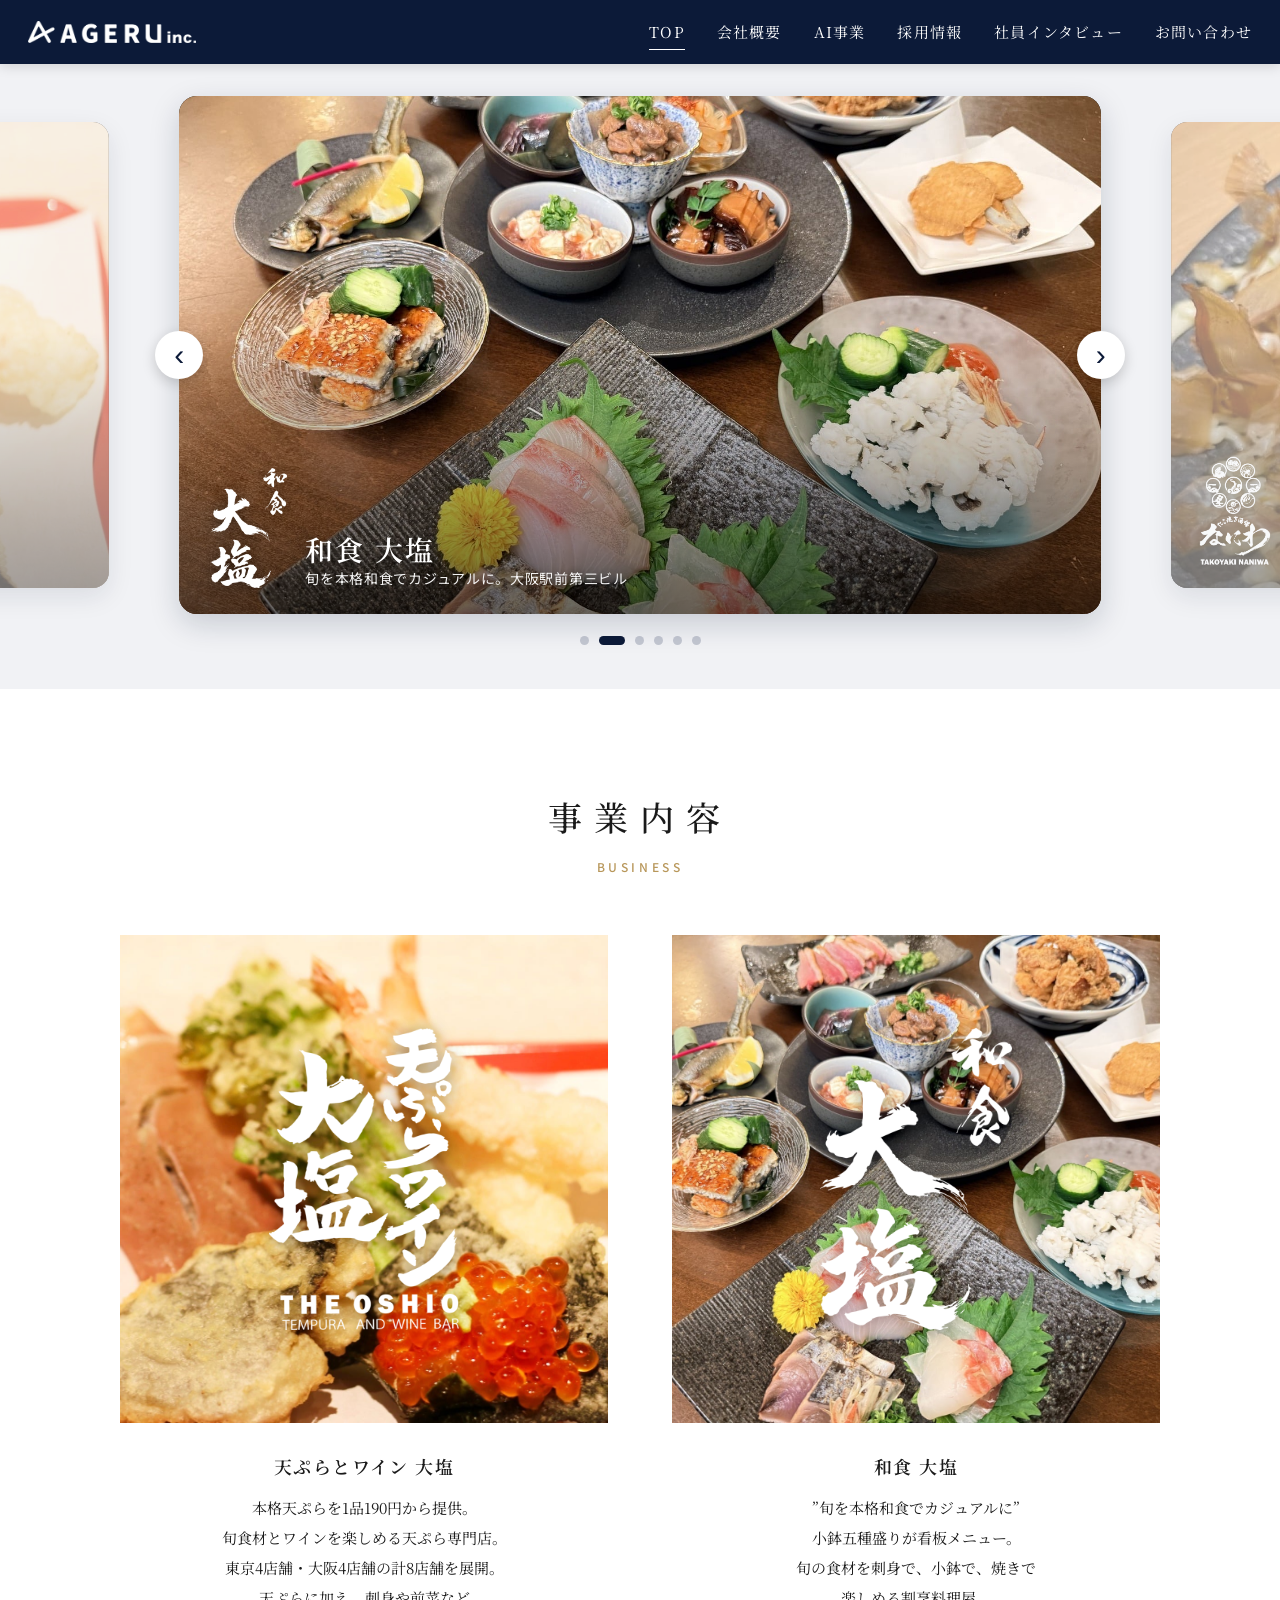
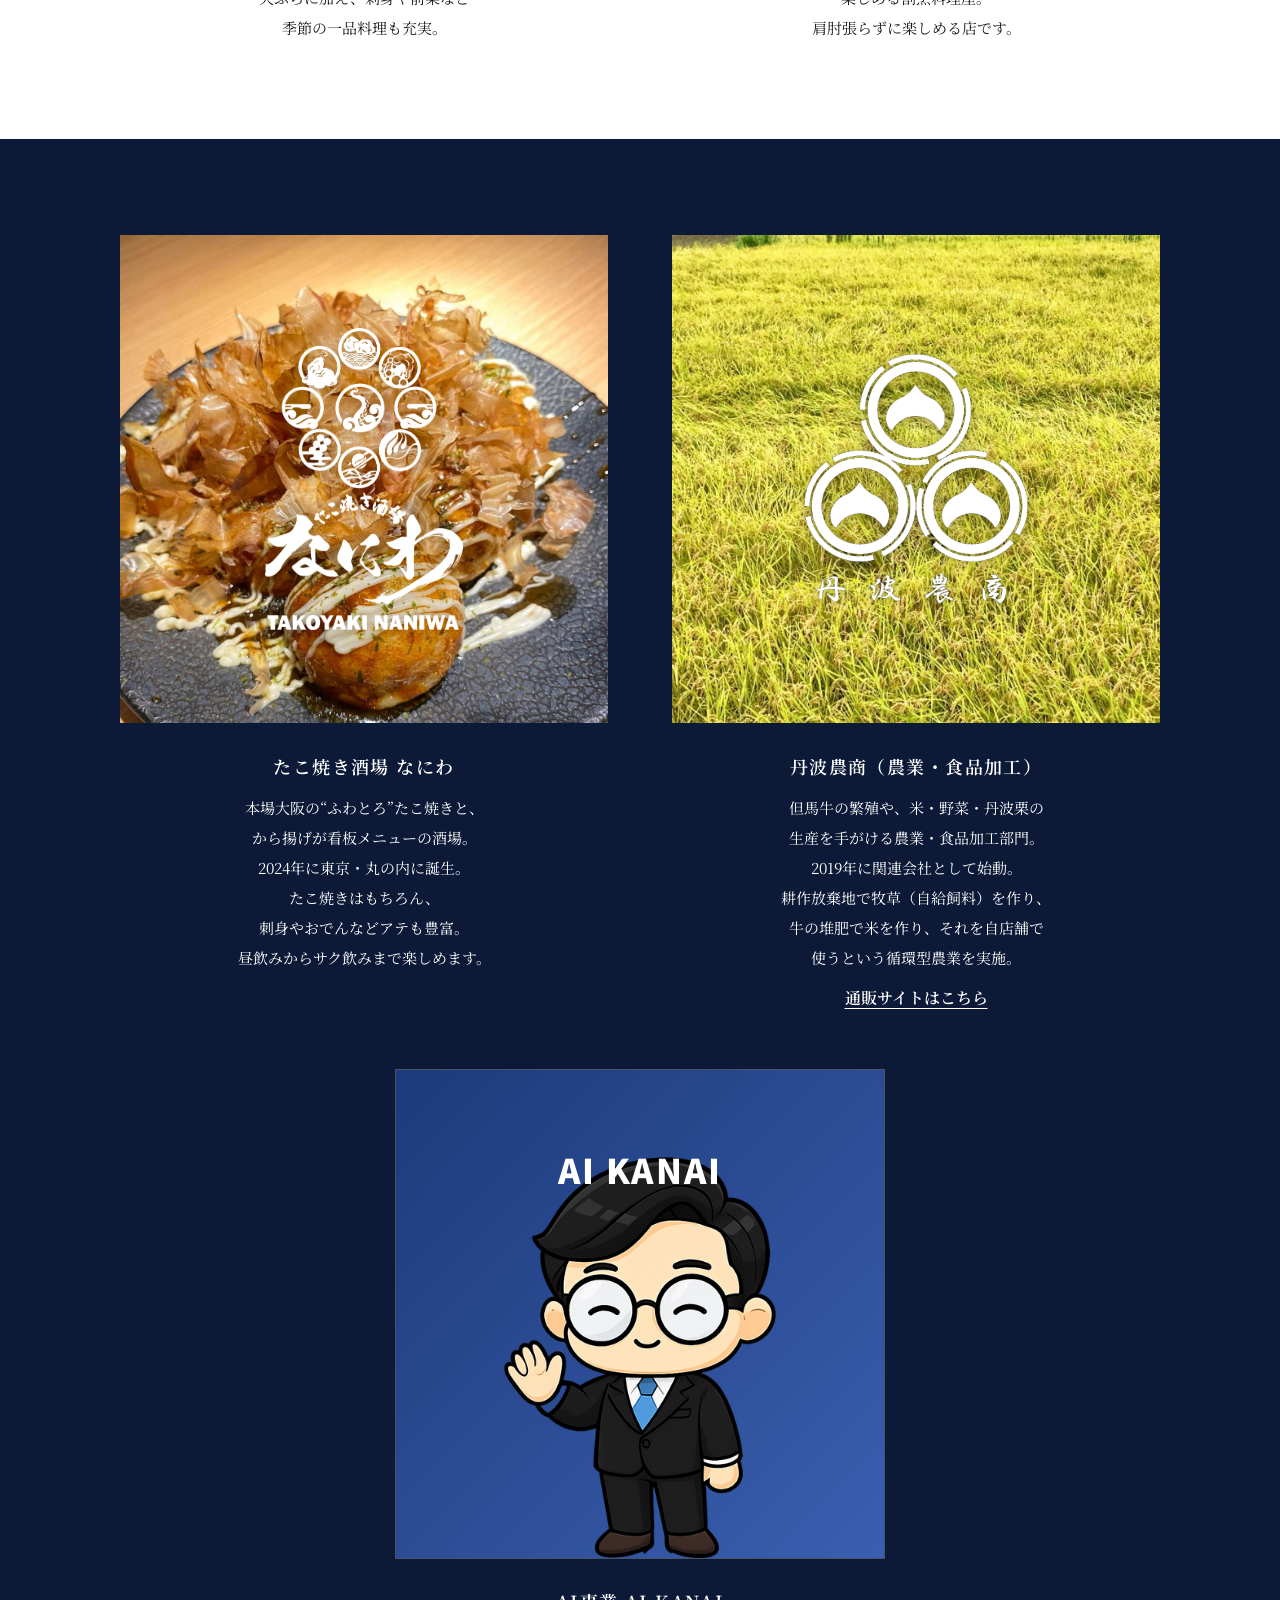
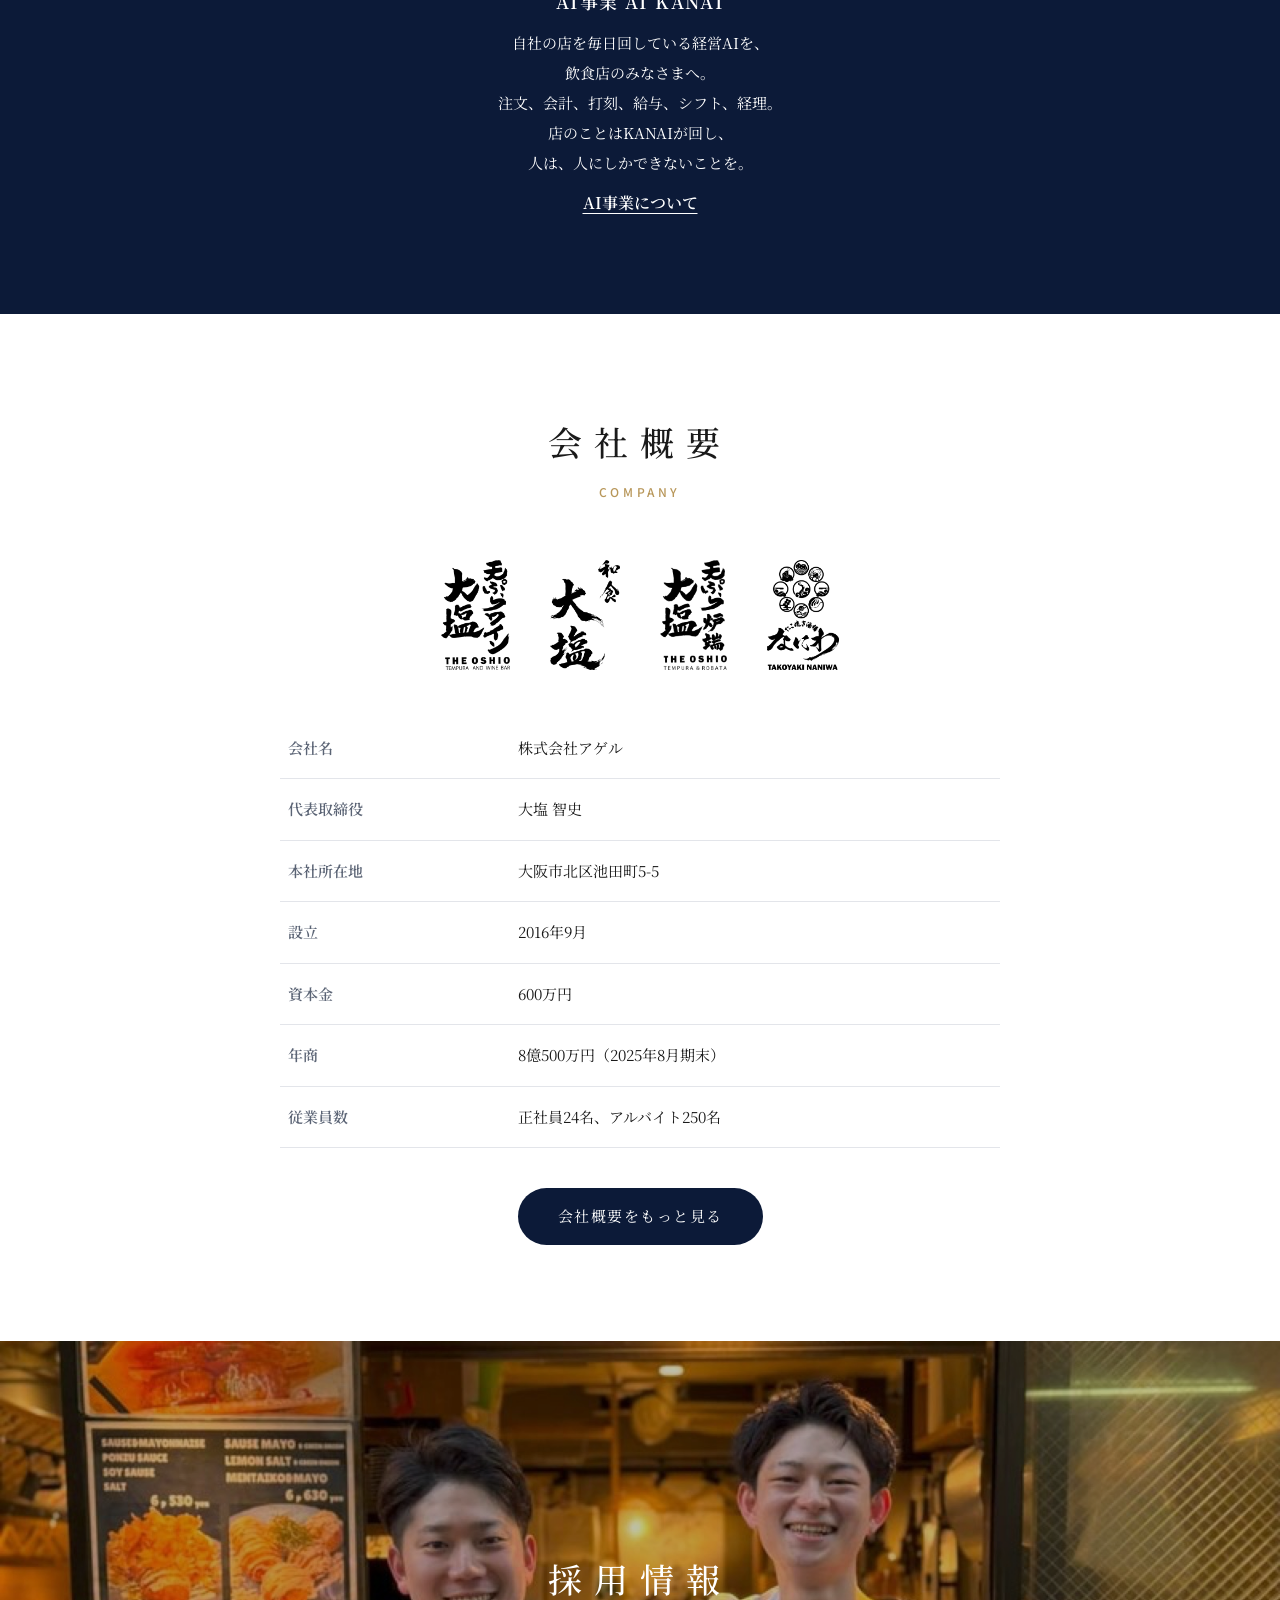
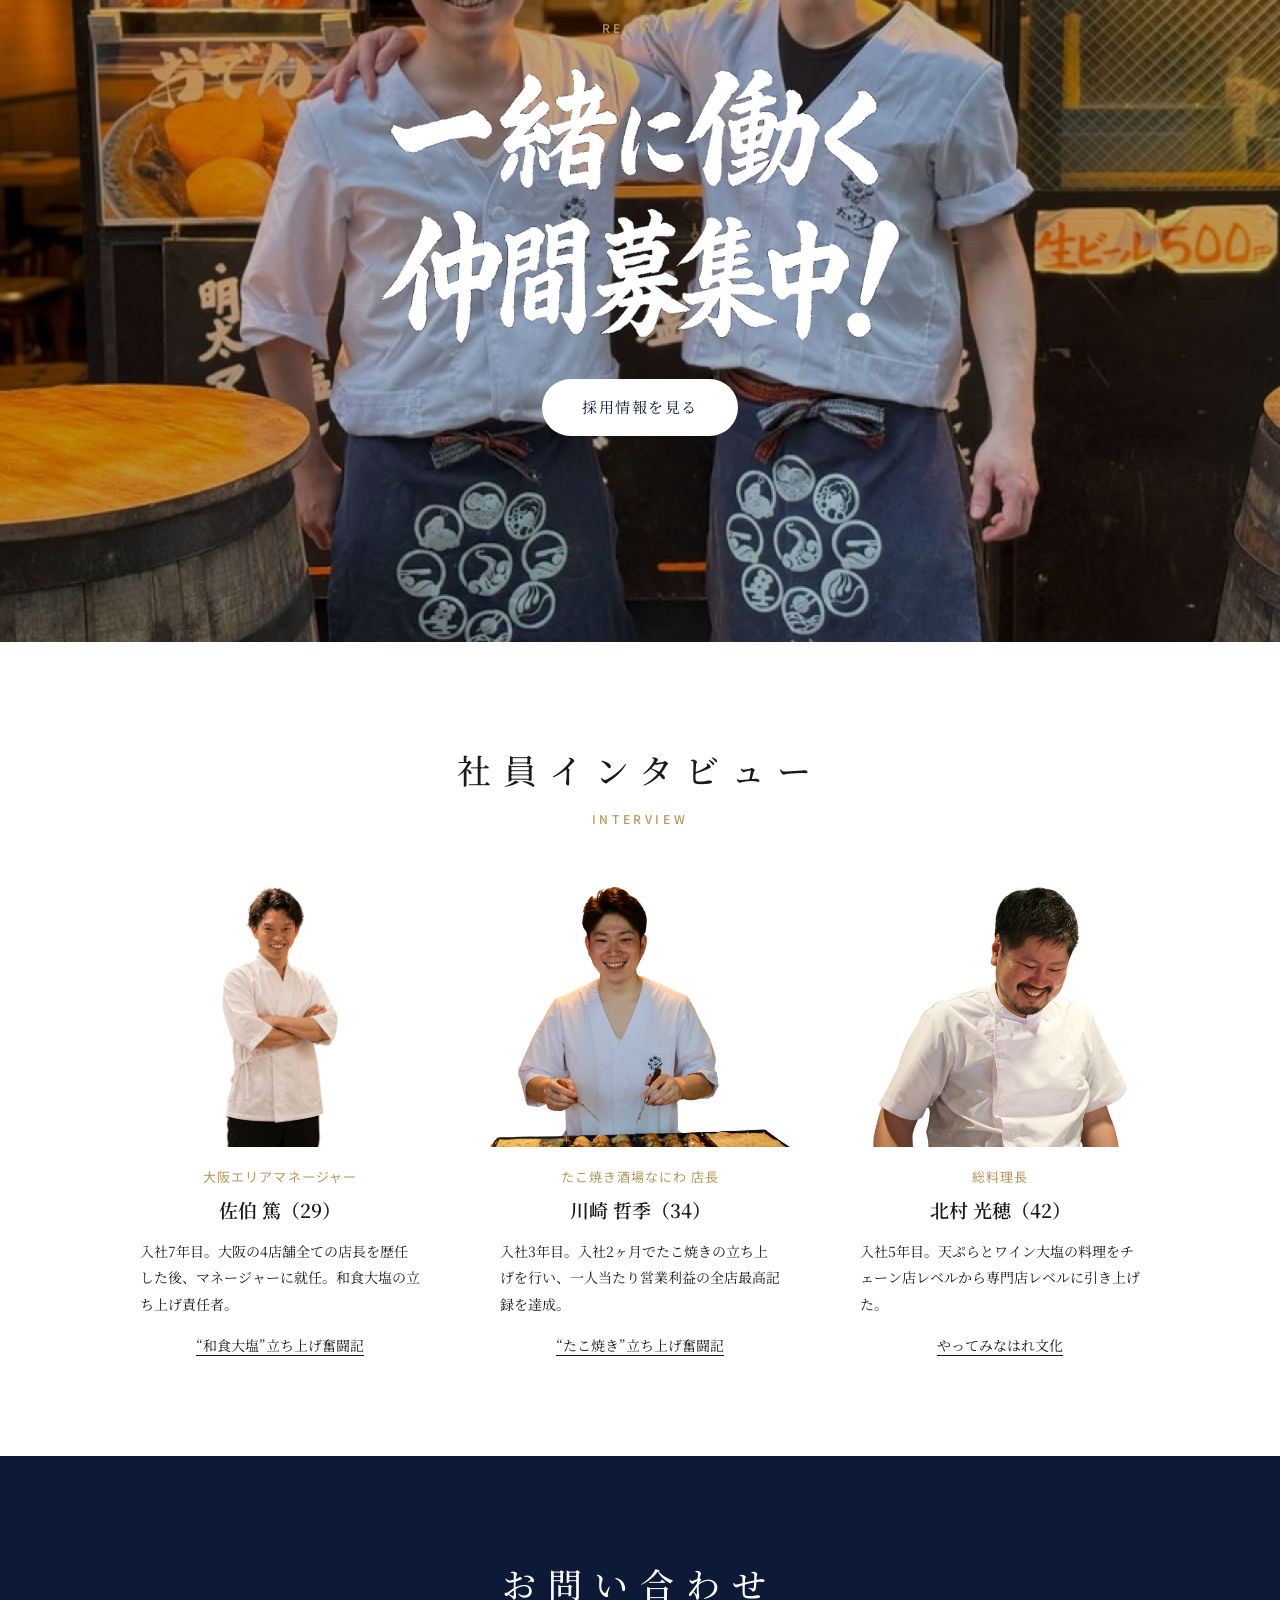
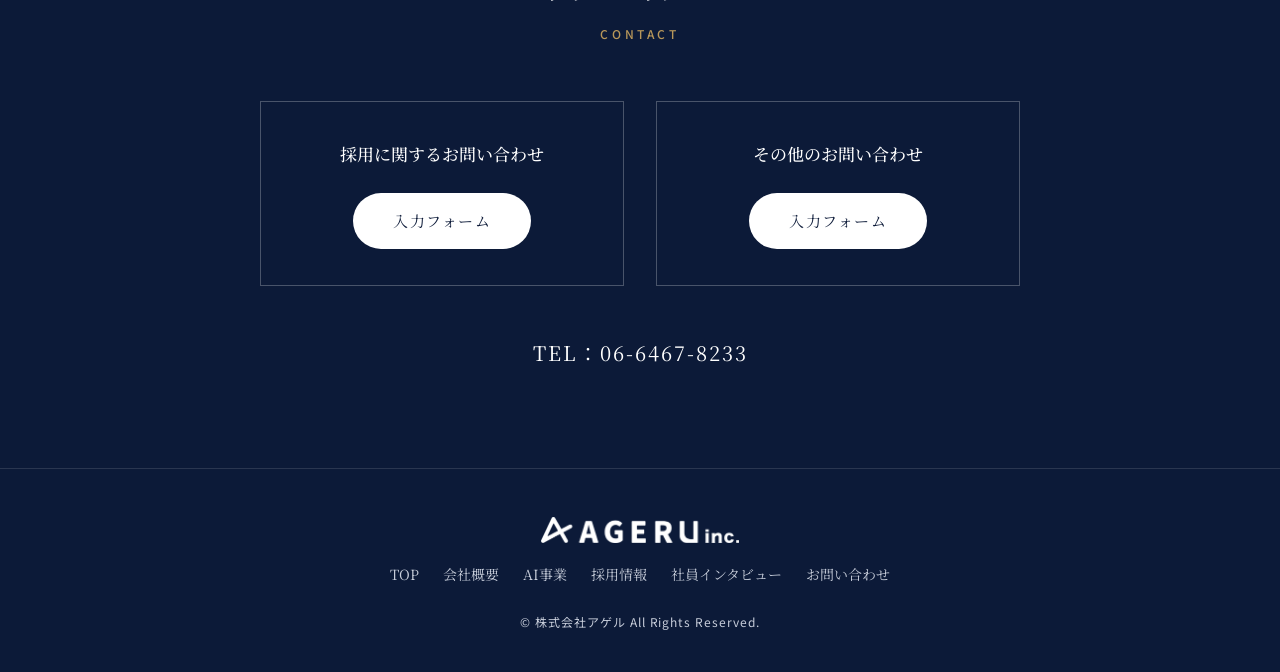
==== index.html @ ab12a850 "deploy 2026-10-07 17:16" ====
<!doctype html>
<html lang="ja">
<head>
<meta charset="utf-8">
<meta name="viewport" content="width=device-width,initial-scale=1">
<link rel="icon" href="img/favicon.png">
<link rel="preconnect" href="https://fonts.googleapis.com"><link rel="preconnect" href="https://fonts.gstatic.com" crossorigin>
<link href="https://fonts.googleapis.com/css2?family=Noto+Sans+JP:wght@400;500;800;900&family=Noto+Serif+JP:wght@400;500;600&display=swap" rel="stylesheet">
<link rel="stylesheet" href="style.css">

<title>株式会社アゲル｜天ぷらとワイン大塩・和食大塩・たこ焼き酒場なにわ</title>
<meta name="description" content="株式会社アゲルは「3つ星の味をもっとカジュアルに」をミッションに、天ぷらとワイン大塩・和食大塩・たこ焼き酒場なにわを大阪・東京で展開する飲食企業です。">
</head>
<body>
<header class="site-header">
  <a class="brand" href="index.html"><img src="img/logo-ageru-w.png" alt="AGERU inc."></a>
  <button class="menu-btn" aria-label="メニュー">☰</button>
  <nav>
    <a href="index.html">TOP</a>
    <a href="company.html">会社概要</a>
    <a href="ai.html">AI事業</a>
    <a href="recruit.html">採用情報</a>
    <a href="interview.html">社員インタビュー</a>
    <a href="index.html#contact">お問い合わせ</a>
  </nav>
</header>


<!-- ===== トップのスライド（写真を押すと各ページへ） ===== -->
<div class="slider" id="slider" aria-roledescription="carousel">
  <div class="slides">
    <a class="slide" href="https://tempuraoshio.com/" target="_blank" rel="noopener">
      <img src="img/top-tempura.jpg" alt="天ぷらとワイン 大塩">
      <div class="cap"><img class="cap-logo" src="img/logo-tempura-w.png" alt=""><span>天ぷらとワイン 大塩<small>旬に勝る素材なし。東京・大阪8店舗</small></span></div>
    </a>
    <a class="slide" href="https://agerucompany-ai.github.io/washoku-oshio-site/" target="_blank" rel="noopener">
      <img src="img/top-washoku.jpg" alt="和食 大塩">
      <div class="cap"><img class="cap-logo" src="img/logo-washoku-w.png" alt=""><span>和食 大塩<small>旬を本格和食でカジュアルに。大阪駅前第三ビル</small></span></div>
    </a>
    <a class="slide" href="https://agerucompany-ai.github.io/takoyakinaniwa-site/" target="_blank" rel="noopener">
      <img src="img/top-takoyaki.jpg" alt="たこ焼き酒場 なにわ">
      <div class="cap"><img class="cap-logo" src="img/logo-naniwa-w.png" alt=""><span>たこ焼き酒場 なにわ<small>本場大阪の“ふわとろ”たこ焼き。東京・丸の内</small></span></div>
    </a>
    <a class="slide" href="https://tambanosho.net/" target="_blank" rel="noopener">
      <img src="img/slide-tanba.jpg" alt="丹波農商の田んぼ">
      <div class="cap"><img class="cap-logo" src="img/logo-tanba-w2.png" alt=""><span>丹波農商<small>但馬牛・牧草・堆肥・米・丹波栗の循環型農業</small></span></div>
    </a>
    <a class="slide slide-ai" href="ai.html">
      <div class="ai-bg"><img src="img/ai/kanai_wave.png" alt="AI KANAI"></div>
      <div class="cap"><span>AI KANAI<small>店の経営を、AIに。自社の店で毎日動く経営AI</small></span></div>
    </a>
    <a class="slide" href="recruit.html">
      <img src="img/recruit-duo.jpg" alt="一緒に働く仲間">
      <div class="cap"><img class="cap-logo wide" src="img/copy-nakama.png" alt=""><span>採用情報<small>一緒に働く仲間、募集中</small></span></div>
    </a>
  </div>
  <button class="nav prev" aria-label="前へ">‹</button>
  <button class="nav next" aria-label="次へ">›</button>
  <div class="dots"></div>
</div>

<!-- ===== 事業内容（飲食） ===== -->
<section id="business">
  <div class="wrap">
    <h2 class="sec-title fade">事業内容<small>BUSINESS</small></h2>
    <div class="biz-grid">
      <div class="biz-card fade">
        <a class="ph" href="https://tempuraoshio.com/" target="_blank" rel="noopener">
          <img class="photo" src="img/top-tempura.jpg" alt="天ぷらとワイン 大塩の天ぷら">
          <img class="logo" src="img/logo-tempura-w.png" alt="天ぷらとワイン 大塩">
        </a>
        <h3>天ぷらとワイン 大塩</h3>
        <p>本格天ぷらを1品190円から提供。<br>旬食材とワインを楽しめる天ぷら専門店。<br>東京4店舗・大阪4店舗の計8店舗を展開。<br>天ぷらに加え、刺身や前菜など<br>季節の一品料理も充実。</p>
      </div>
      <div class="biz-card fade">
        <a class="ph" href="https://agerucompany-ai.github.io/washoku-oshio-site/" target="_blank" rel="noopener">
          <img class="photo" src="img/top-washoku.jpg" alt="和食 大塩の料理">
          <img class="logo" src="img/logo-washoku-w.png" alt="和食 大塩">
        </a>
        <h3>和食 大塩</h3>
        <p>”旬を本格和食でカジュアルに”<br>小鉢五種盛りが看板メニュー。<br>旬の食材を刺身で、小鉢で、焼きで<br>楽しめる割烹料理屋。<br>肩肘張らずに楽しめる店です。</p>
      </div>
    </div>
  </div>
</section>

<!-- ===== 事業内容（たこ焼き・農業） ===== -->
<section class="navy">
  <div class="wrap">
    <div class="biz-grid">
      <div class="biz-card fade">
        <a class="ph" href="https://agerucompany-ai.github.io/takoyakinaniwa-site/" target="_blank" rel="noopener">
          <img class="photo" src="img/top-takoyaki.jpg" alt="たこ焼き酒場 なにわのたこ焼き">
          <img class="logo" src="img/logo-naniwa-w.png" alt="たこ焼き酒場 なにわ">
        </a>
        <h3>たこ焼き酒場 なにわ</h3>
        <p>本場大阪の“ふわとろ”たこ焼きと、<br>から揚げが看板メニューの酒場。<br>2024年に東京・丸の内に誕生。<br>たこ焼きはもちろん、<br>刺身やおでんなどアテも豊富。<br>昼飲みからサク飲みまで楽しめます。</p>
      </div>
      <div class="biz-card fade">
        <a class="ph" href="https://tambanosho.net/" target="_blank" rel="noopener">
          <img class="photo" src="img/top-tanba.jpg" alt="丹波農商の田んぼ">
          <img class="logo" src="img/logo-tanba-w.png" alt="丹波農商">
        </a>
        <h3>丹波農商（農業・食品加工）</h3>
        <p>但馬牛の繁殖や、米・野菜・丹波栗の<br>生産を手がける農業・食品加工部門。<br>2019年に関連会社として始動。<br>耕作放棄地で牧草（自給飼料）を作り、<br>牛の堆肥で米を作り、それを自店舗で<br>使うという循環型農業を実施。</p>
        <a class="more" href="https://tamba-nosho.com/" target="_blank" rel="noopener">通販サイトはこちら</a>
      </div>
      <div class="biz-card fade">
        <a class="ph ai-ph" href="ai.html">
          <span class="ai-ph-title">AI KANAI</span>
          <img class="photo" src="img/ai/kanai_wave.png" alt="AI KANAI">
        </a>
        <h3>AI事業 AI KANAI</h3>
        <p>自社の店を毎日回している経営AIを、<br>飲食店のみなさまへ。<br>注文、会計、打刻、給与、シフト、経理。<br>店のことはKANAIが回し、<br>人は、人にしかできないことを。</p>
        <a class="more" href="ai.html">AI事業について</a>
      </div>
    </div>
  </div>
</section>

<!-- ===== 会社概要（抜粋） ===== -->
<section id="company">
  <div class="narrow">
    <h2 class="sec-title fade">会社概要<small>COMPANY</small></h2>
    <div class="brand-row fade">
      <img src="img/logo-tempura.png" alt="天ぷらとワイン 大塩">
      <img src="img/logo-washoku.png" alt="和食 大塩">
      <img src="img/logo-robata.png" alt="天ぷらと炉端 大塩">
      <img src="img/logo-naniwa.png" alt="たこ焼き酒場 なにわ">
    </div>
    <table class="info-table fade">
      <tr><th>会社名</th><td>株式会社アゲル</td></tr>
      <tr><th>代表取締役</th><td>大塩 智史</td></tr>
      <tr><th>本社所在地</th><td>大阪市北区池田町5-5</td></tr>
      <tr><th>設立</th><td>2016年9月</td></tr>
      <tr><th>資本金</th><td>600万円</td></tr>
      <tr><th>年商</th><td>8億500万円（2025年8月期末）</td></tr>
      <tr><th>従業員数</th><td>正社員24名、アルバイト250名</td></tr>
    </table>
    <p class="center" style="margin-top:40px"><a class="btn" href="company.html">会社概要をもっと見る</a></p>
  </div>
</section>

<!-- ===== 採用情報バナー ===== -->
<section class="recruit-banner" id="recruit">
  <img src="img/recruit-duo.jpg" alt="たこ焼き酒場なにわのスタッフ">
  <div class="inner">
    <h2 class="sec-title fade" style="margin-bottom:0">採用情報<small>RECRUIT</small></h2>
    <img class="copy fade" src="img/copy-nakama.png" alt="一緒に働く仲間募集中！">
    <a class="btn light fade" href="recruit.html">採用情報を見る</a>
  </div>
</section>

<!-- ===== 社員インタビュー ===== -->
<section id="interview">
  <div class="wrap">
    <h2 class="sec-title fade">社員インタビュー<small>INTERVIEW</small></h2>
    <div class="staff-grid">
      <div class="staff fade">
        <div class="pic"><img src="img/staff-saeki.png" alt="佐伯篤"></div>
        <div class="role">大阪エリアマネージャー</div>
        <h3>佐伯 篤（29）</h3>
        <p>入社7年目。大阪の4店舗全ての店長を歴任した後、マネージャーに就任。和食大塩の立ち上げ責任者。</p>
        <a class="note" href="https://note.com/tempura_oshio/n/n9060847c7496" target="_blank" rel="noopener">“和食大塩”立ち上げ奮闘記</a>
      </div>
      <div class="staff fade">
        <div class="pic"><img src="img/staff-kawasaki.png" alt="川崎哲季"></div>
        <div class="role">たこ焼き酒場なにわ 店長</div>
        <h3>川崎 哲季（34）</h3>
        <p>入社3年目。入社2ヶ月でたこ焼きの立ち上げを行い、一人当たり営業利益の全店最高記録を達成。</p>
        <a class="note" href="https://note.com/tempura_oshio/n/n6367b9b56bcf" target="_blank" rel="noopener">“たこ焼き”立ち上げ奮闘記</a>
      </div>
      <div class="staff fade">
        <div class="pic"><img src="img/staff-kitamura.png" alt="北村光穂"></div>
        <div class="role">総料理長</div>
        <h3>北村 光穂（42）</h3>
        <p>入社5年目。天ぷらとワイン大塩の料理をチェーン店レベルから専門店レベルに引き上げた。</p>
        <a class="note" href="https://note.com/tempura_oshio/n/n90c2a59458f2" target="_blank" rel="noopener">やってみなはれ文化</a>
      </div>
    </div>
  </div>
</section>

<!-- ===== お問い合わせ ===== -->
<section class="navy" id="contact">
  <div class="wrap">
    <h2 class="sec-title fade">お問い合わせ<small>CONTACT</small></h2>
    <div class="contact fade">
      <div class="box">
        <h3>採用に関するお問い合わせ</h3>
        <a class="btn light" href="https://form.run/@ageru-company-3PA2SbEuI3FHbvnv688Y" target="_blank" rel="noopener">入力フォーム</a>
      </div>
      <div class="box">
        <h3>その他のお問い合わせ</h3>
        <a class="btn light" href="https://form.run/@info-Nx0HH2dKrjbov7UuOJyW" target="_blank" rel="noopener">入力フォーム</a>
      </div>
    </div>
    <p class="tel fade">TEL：<a href="tel:0664678233">06-6467-8233</a></p>
  </div>
</section>

<footer class="site-footer">
  <img src="img/logo-ageru-w.png" alt="AGERU inc.">
  <nav>
    <a href="index.html">TOP</a><a href="company.html">会社概要</a><a href="ai.html">AI事業</a><a href="recruit.html">採用情報</a><a href="interview.html">社員インタビュー</a><a href="index.html#contact">お問い合わせ</a>
  </nav>
  <small>© 株式会社アゲル All Rights Reserved.</small>
</footer>
<script src="site.js"></script>

</body>
</html>
---- style.css ----
/* ===== 株式会社アゲル コーポレートサイト ===== */
:root{
  --navy:#0c1a38;
  --navy-2:#13254d;
  --ink:#1a1a1a;
  --muted:#5b6475;
  --line:#e3e5ea;
  --bg:#ffffff;
  --cream:#f7f5f0;
  --accent:#b8975a;
  --serif:"Noto Serif JP","Hiragino Mincho ProN","Yu Mincho",serif;
  --sans:"Noto Sans JP","Hiragino Kaku Gothic ProN",sans-serif;
}
*{box-sizing:border-box;margin:0;padding:0}
html{scroll-behavior:smooth;scroll-padding-top:64px}
body{font-family:var(--serif);color:var(--ink);background:var(--bg);line-height:1.9;-webkit-font-smoothing:antialiased}
img,video{max-width:100%;display:block}
a{color:inherit}

/* ---------- header ---------- */
.site-header{position:fixed;inset:0 0 auto 0;z-index:50;height:64px;display:flex;align-items:center;justify-content:space-between;padding:0 28px;background:rgba(12,26,56,0);transition:background .3s,box-shadow .3s}
.site-header.solid,.site-header.always{background:var(--navy);box-shadow:0 2px 12px rgba(0,0,0,.15)}
.site-header .brand img{height:22px;width:auto}
.site-header nav{display:flex;gap:32px}
.site-header nav a{color:#fff;text-decoration:none;font-size:15px;letter-spacing:.08em;position:relative;padding:4px 0}
.site-header nav a::after{content:"";position:absolute;left:0;right:0;bottom:0;height:1px;background:#fff;transform:scaleX(0);transition:transform .25s}
.site-header nav a:hover::after,.site-header nav a.current::after{transform:scaleX(1)}
.menu-btn{display:none;background:none;border:0;color:#fff;font-size:26px;cursor:pointer;line-height:1}

/* ---------- hero ---------- */
.hero{position:relative;height:100vh;min-height:520px;max-height:860px;overflow:hidden;background:#000;color:#fff}
.hero video,.hero>img{position:absolute;inset:0;width:100%;height:100%;object-fit:cover}
.hero::after{content:"";position:absolute;inset:0;background:linear-gradient(180deg,rgba(0,0,0,.35) 0%,rgba(0,0,0,0) 30%,rgba(0,0,0,.15) 70%,rgba(0,0,0,.45) 100%)}
.hero-inner{position:relative;z-index:2;height:100%;display:flex;flex-direction:column;align-items:center;justify-content:center;text-align:center;padding:0 16px}
.hero-sub{margin-top:18px;font-size:clamp(14px,1.6vw,18px);letter-spacing:.2em}
.hero.short{height:56vh;min-height:360px}
.hero.plain{background:var(--navy);height:46vh;min-height:300px}
.hero.plain::after{display:none}
.hero h1{font-weight:500;font-size:clamp(26px,4vw,44px);letter-spacing:.25em}

/* ---------- sections ---------- */
section{padding:96px 16px}
.wrap{max-width:1040px;margin:0 auto}
.narrow{max-width:720px;margin:0 auto}
.navy{background:var(--navy);color:#fff}
.cream{background:var(--cream)}
.sec-title{text-align:center;font-weight:500;font-size:clamp(24px,3vw,34px);letter-spacing:.35em;margin-bottom:56px}
.sec-title small{display:block;font-family:var(--sans);font-size:12px;letter-spacing:.3em;color:var(--accent);margin-top:6px}
.center{text-align:center}
.lead{text-align:center;font-size:16px;line-height:2.2}

/* 事業カード */
.biz-grid{display:grid;grid-template-columns:repeat(2,1fr);gap:56px 64px}
.biz-card{text-align:center}
.biz-card .ph{position:relative;aspect-ratio:1/1;overflow:hidden;display:block}
.biz-card .ph img.photo{width:100%;height:100%;object-fit:cover;transition:transform .6s}
.biz-card .ph:hover img.photo{transform:scale(1.05)}
.biz-card .ph .logo{position:absolute;inset:0;margin:auto;max-width:46%;max-height:62%;object-fit:contain;filter:drop-shadow(0 2px 8px rgba(0,0,0,.35))}
.biz-card h3{font-weight:600;font-size:18px;margin:26px 0 10px;letter-spacing:.08em}
.biz-card p{font-size:15px;line-height:2}
.biz-card .more{display:inline-block;margin-top:10px;font-weight:600;text-decoration:underline;text-underline-offset:4px}

/* 会社情報テーブル */
.info-table{width:100%;border-collapse:collapse;font-size:15px}
.info-table th,.info-table td{text-align:left;padding:16px 8px;border-bottom:1px solid var(--line);vertical-align:top}
.info-table th{width:32%;font-weight:600;color:var(--muted);white-space:nowrap}
.navy .info-table th{color:#c7cdda}
.navy .info-table th,.navy .info-table td{border-color:rgba(255,255,255,.18)}

.brand-row{display:flex;flex-wrap:wrap;justify-content:center;align-items:center;gap:28px 40px;margin-bottom:48px}
.brand-row img{height:110px;width:auto;object-fit:contain}

/* 沿革 */
.timeline{list-style:none;max-width:720px;margin:0 auto;border-left:1px solid rgba(255,255,255,.3)}
.timeline li{position:relative;padding:0 0 26px 28px;font-size:15px}
.timeline li::before{content:"";position:absolute;left:-5px;top:10px;width:9px;height:9px;border-radius:50%;background:var(--accent)}
.timeline .when{display:block;font-family:var(--sans);font-size:13px;letter-spacing:.1em;color:var(--accent)}

/* 理念 */
.philo{display:grid;gap:40px;text-align:center}
.philo h3{font-family:var(--sans);font-weight:500;letter-spacing:.4em;font-size:15px;color:var(--accent);margin-bottom:8px}
.philo p{font-size:clamp(18px,2.2vw,24px);letter-spacing:.1em}
.philo ol{list-style:none;font-size:18px;line-height:2.1}

/* 代表挨拶 */
.greeting{display:grid;grid-template-columns:5fr 6fr;gap:56px;align-items:center}
.greeting img.ceo{width:100%;aspect-ratio:4/3;object-fit:cover}
.greeting p{font-size:15px;line-height:2.2;margin-bottom:1em}
.greeting .sign{width:180px;margin-left:auto;margin-top:16px}

/* 2 company org */
.org{display:grid;grid-template-columns:3fr 2fr;gap:48px;align-items:start}
.org .logos{display:flex;justify-content:center;gap:18px;margin:20px 0 28px;flex-wrap:wrap}
.org .logos img{height:90px;width:auto}
.org .top-logo{height:30px;width:auto;margin:0 auto}
.org h3{text-align:center;font-weight:600;letter-spacing:.1em;margin-bottom:8px}

/* 社員 */
.staff-grid{display:grid;grid-template-columns:repeat(3,1fr);gap:40px}
.staff-grid.two{grid-template-columns:repeat(2,1fr);max-width:720px;margin:0 auto}
.staff{text-align:center}
.staff .pic{height:260px;display:flex;align-items:flex-end;justify-content:center}
.staff .pic img{max-height:100%;max-width:100%;width:auto;object-fit:contain}
.staff .role{font-family:var(--sans);font-size:13px;color:var(--accent);letter-spacing:.08em;margin-top:18px}
.staff h3{font-size:19px;font-weight:600;margin:2px 0 10px}
.staff p{font-size:14px;line-height:1.9;text-align:left;max-width:280px;margin:0 auto}
.staff a.note{display:inline-block;margin-top:14px;font-size:14px;text-decoration:underline;text-underline-offset:4px}

/* 社員インタビュー（縦並び） */
.interview{display:grid;grid-template-columns:1fr 1fr;gap:48px;align-items:center;max-width:900px;margin:0 auto}
.interview .pic{display:flex;justify-content:center}
.interview .pic img{max-height:420px;width:auto}
.interview .role{font-family:var(--sans);font-size:13px;color:var(--accent);letter-spacing:.1em}
.interview h3{font-size:26px;font-weight:600;margin:4px 0 18px}
.interview p{font-size:15px;line-height:2.1}
.interview .btn{margin-top:24px}
section.alt .interview .pic{order:2}

/* ボタン */
.btn{display:inline-block;padding:14px 40px;border-radius:999px;background:var(--navy);color:#fff;text-decoration:none;font-size:15px;letter-spacing:.1em;transition:opacity .2s,transform .2s}
.btn:hover{opacity:.85;transform:translateY(-1px)}
.btn.light{background:#fff;color:var(--navy)}
.btn.outline{background:transparent;border:1px solid currentColor}

/* お問い合わせ */
.contact{display:grid;grid-template-columns:1fr 1fr;gap:32px;max-width:760px;margin:0 auto}
.contact .box{border:1px solid rgba(255,255,255,.25);padding:36px 24px;text-align:center}
.contact .box h3{font-weight:500;font-size:17px;margin-bottom:22px}
.tel{text-align:center;margin-top:48px;font-size:20px;letter-spacing:.1em}
.tel a{text-decoration:none}

/* 採用 */
.recruit-banner{position:relative;overflow:hidden;color:#fff;text-align:center}
.recruit-banner>img{width:100%;height:100%;object-fit:cover;position:absolute;inset:0}
.recruit-banner::after{content:"";position:absolute;inset:0;background:rgba(0,0,0,.25)}
.recruit-banner .inner{position:relative;z-index:2;padding:110px 16px}
.recruit-banner .copy{width:min(520px,80%);margin:28px auto 36px}

.hero .copy-pair{display:flex;gap:min(8vw,90px);align-items:center;justify-content:center}
.hero .copy-pair img{width:min(30vw,280px);height:auto}

.worries{list-style:none;display:grid;grid-template-columns:repeat(2,1fr);gap:16px;max-width:720px;margin:0 auto}
.worries li{border:1px solid rgba(255,255,255,.3);padding:18px;text-align:center;font-size:17px}
.worries li::before{content:"× ";color:#e57373}

.big-catch{font-family:var(--sans);font-weight:900;text-align:center;font-size:clamp(30px,6vw,64px);line-height:1.35;letter-spacing:.04em;padding:40px 16px 48px}
.video-band{position:relative;overflow:hidden;height:min(56vw,640px)}
.video-band video{position:absolute;inset:0;width:100%;height:100%;object-fit:cover}

.numbers{display:grid;grid-template-columns:repeat(2,1fr);max-width:720px;margin:0 auto 40px}
.numbers div{padding:30px 10px;text-align:center;border-color:var(--navy);border-style:solid;border-width:0}
.numbers div:nth-child(1){border-right-width:2px;border-bottom-width:2px}
.numbers div:nth-child(2){border-bottom-width:2px}
.numbers div:nth-child(3){border-right-width:2px}
.numbers b{font-family:var(--sans);font-weight:800;font-size:clamp(40px,6vw,60px);letter-spacing:.08em;color:var(--navy);line-height:1.2}
.numbers b small{font-size:.4em;margin-left:4px}
.numbers span{display:block;font-size:13px;color:var(--muted);line-height:1.6}

.myths{max-width:720px;margin:0 auto;display:grid;gap:22px}
.myths div{text-align:center}
.myths b{display:block;font-size:19px}
.myths span{font-size:14px;color:#c7cdda}

.jobs{display:grid;grid-template-columns:repeat(2,1fr);gap:40px;max-width:820px;margin:0 auto}
.job{text-align:center;background:#fff;border:1px solid var(--line)}
.job img{width:100%;aspect-ratio:4/3;object-fit:cover}
.job .body{padding:24px 20px 30px}
.job h3{font-size:18px;font-weight:600;line-height:1.6;margin-bottom:12px}
.job dl{font-size:14px;margin-bottom:20px}
.job dt{font-weight:600;font-size:22px;color:var(--navy)}

/* footer */
.site-footer{background:var(--navy);color:#c7cdda;text-align:center;padding:48px 16px 36px;border-top:1px solid rgba(255,255,255,.12)}
.site-footer img{height:26px;width:auto;margin:0 auto 18px}
.site-footer nav{display:flex;justify-content:center;flex-wrap:wrap;gap:6px 24px;margin-bottom:18px;font-size:14px}
.site-footer nav a{text-decoration:none}
.site-footer small{font-family:var(--sans);font-size:12px;letter-spacing:.08em}

/* fade-in */
.fade{opacity:0;transform:translateY(24px);transition:opacity .9s ease,transform .9s ease}
.fade.in{opacity:1;transform:none}
@media (prefers-reduced-motion:reduce){.fade{opacity:1;transform:none;transition:none}}

/* ---------- responsive ---------- */
@media (max-width:800px){
  section{padding:72px 16px}
  .site-header{padding:0 16px}
  .menu-btn{display:block}
  .site-header nav{position:fixed;inset:64px 0 auto 0;background:var(--navy);flex-direction:column;gap:0;padding:8px 0 16px;display:none}
  .site-header nav.open{display:flex}
  .site-header nav a{padding:14px 24px;font-size:16px}
  .site-header nav a::after{display:none}
  .biz-grid,.greeting,.org,.contact,.jobs,.interview,.staff-grid.two{grid-template-columns:1fr}
  .staff-grid{grid-template-columns:1fr;gap:56px}
  section.alt .interview .pic{order:0}
  .interview{text-align:center}
  .interview p{text-align:left}
  .brand-row img{height:80px}
  .worries{grid-template-columns:1fr}
  .info-table th{width:36%;white-space:normal}
  .hero{max-height:none;height:78vh}
}

/* ---------- AI事業 ---------- */
.ai-hero{background:linear-gradient(135deg,#0c1a38 0%,#1d3a7a 100%);max-height:720px}
.ai-hero::after{display:none}
.ai-hero-inner{flex-direction:row;justify-content:center;gap:48px;text-align:left;max-width:1040px;margin:0 auto}
.ai-eyebrow{font-family:var(--sans);font-size:13px;letter-spacing:.2em;color:var(--accent);margin-bottom:12px}
.ai-h1{font-size:clamp(30px,4.6vw,52px)!important;letter-spacing:.06em!important;line-height:1.4}
.ai-h1 span{font-family:var(--sans);font-weight:900;color:#ffd66b}
.ai-lead{margin-top:20px;font-size:clamp(14px,1.6vw,17px);line-height:2}
.ai-hero-chara{width:min(32vw,300px);height:auto}
.ai-stats{display:grid;grid-template-columns:repeat(3,1fr);gap:16px;margin-top:48px}
.ai-stats div{text-align:center;border:1px solid var(--line);padding:24px 8px}
.ai-stats b{font-family:var(--sans);font-weight:800;font-size:40px;color:var(--navy);line-height:1.2}
.ai-stats b small{font-size:.45em;margin-left:2px}
.ai-stats span{display:block;font-size:13px;color:var(--muted);line-height:1.6;margin-top:6px}
.ai-concept{display:grid;grid-template-columns:1fr 2fr;gap:56px;align-items:center}
.ai-concept img{max-width:280px;margin:0 auto}
.ai-concept p{margin-bottom:1em;font-size:15px;line-height:2.1}
.ai-motto{font-size:22px!important;margin-top:24px;color:#ffd66b}
.ai-cards{display:grid;grid-template-columns:repeat(3,1fr);gap:32px}
.ai-card{border:1px solid var(--line);padding:0 0 24px;text-align:center;background:#fff}
.ai-card .shot{height:260px;overflow:hidden;background:#f1f3f7;display:flex;align-items:flex-start;justify-content:center}
.ai-card .shot img{width:100%;height:100%;object-fit:cover;object-position:top}
.ai-card .shot.phone img,.ai-card .shot.chara img{width:auto;height:100%;object-fit:contain}
.ai-card .shot.chara{align-items:flex-end;padding-top:16px}
.ai-card .tag{display:inline-block;margin-top:20px;font-family:var(--sans);font-size:11px;letter-spacing:.25em;color:var(--accent)}
.ai-card h3{font-size:19px;font-weight:600;margin:2px 0 8px}
.ai-card p{font-size:14px;line-height:1.9;padding:0 20px;text-align:left}
.ai-menu{list-style:none;display:grid;grid-template-columns:repeat(2,1fr);gap:16px;max-width:860px;margin:0 auto 40px}
.ai-menu li{background:#fff;border-left:4px solid var(--navy);padding:18px 20px}
.ai-menu b{display:block;font-size:17px}
.ai-menu span{font-size:14px;color:var(--muted)}
.ai-shots{display:grid;grid-template-columns:repeat(3,1fr);gap:16px}
.ai-shots img{width:100%;aspect-ratio:4/3;object-fit:cover;object-position:top;border:1px solid var(--line)}
.biz-card .ph.ai-ph{background:linear-gradient(135deg,#0c1a38 0%,#1d3a7a 100%);display:flex;align-items:flex-end;justify-content:center}
.biz-card .ph.ai-ph img.photo{width:auto;height:82%;object-fit:contain}
.biz-card .ph.ai-ph .ai-ph-title{position:absolute;top:14%;left:0;right:0;color:#fff;font-family:var(--sans);font-weight:900;font-size:clamp(24px,3vw,34px);letter-spacing:.06em}
@media (max-width:800px){
  .ai-hero-inner{flex-direction:column-reverse;text-align:center;gap:16px}
  .ai-hero-chara{width:150px}
  .ai-stats,.ai-cards,.ai-menu,.ai-shots,.ai-concept{grid-template-columns:1fr}
  .ai-concept .sec-title{text-align:center!important}
  .ai-concept img{max-width:180px}
}
.biz-grid>.biz-card:nth-child(odd):last-child{grid-column:1/-1;width:calc(50% - 32px);margin:0 auto}
@media (max-width:800px){.biz-grid>.biz-card:nth-child(odd):last-child{width:100%}}
.navy .biz-card .ph.ai-ph{background:linear-gradient(135deg,#1d3a7a 0%,#3a5fb0 100%);outline:1px solid rgba(255,255,255,.25)}

/* ---------- スマホの余白・はみ出し調整（2026-10-03） ---------- */
@media (max-width:800px){
  section{padding:56px 16px}
  .sec-title{letter-spacing:.15em;margin-bottom:36px;font-size:22px}
  .sec-title small{letter-spacing:.2em}
  /* 動画ヒーローは16:9のまま全体を見せる（左右が切れて文字が欠けるため） */
  .hero.video-hero{height:auto;min-height:0;aspect-ratio:16/9;margin-top:64px}
  .hero.video-hero::after{display:none}
  .biz-grid{gap:48px}
  .biz-card h3{margin-top:18px}
  .staff .pic{height:220px}
  .staff p{max-width:none}
  .interview .pic img{max-height:300px}
  .brand-row{gap:16px 20px;margin-bottom:28px}
  .brand-row img{height:70px}
  .org .logos img{height:70px}
  .numbers b{font-size:40px}
  .numbers div{padding:20px 6px}
  .lead{font-size:14px;text-align:left}
  .lead br{display:none}
  .recruit-banner .inner{padding:72px 16px}
  .greeting .sign{width:150px}
  .contact .box{padding:28px 16px}
  .hero .copy-pair img{width:38vw}
  .ai-stats{gap:10px}
  .ai-card .shot{height:220px}
  .big-catch{padding:28px 16px 32px}
}
@media (max-width:800px){.site-header{background:var(--navy)}}

/* ---------- トップのスライド（任天堂トップ風：中央に大きく・左右を少し見せる） ---------- */
.slider{position:relative;background:#f1f2f5;padding:96px 0 44px;overflow:hidden;--sw:min(72vw,1040px);--gap:24px}
.slides{position:relative;height:calc(var(--sw) * .5625)}
.slide{position:absolute;top:0;left:50%;width:var(--sw);height:100%;margin-left:calc(var(--sw) / -2);border-radius:18px;overflow:hidden;
  box-shadow:0 10px 30px rgba(12,26,56,.18);transition:transform .7s cubic-bezier(.22,.8,.3,1),opacity .7s;color:#fff;text-decoration:none;display:block;background:#000}
.slide>img{width:100%;height:100%;object-fit:cover;transition:transform 1.2s ease}
.slide:hover>img{transform:scale(1.03)}
.slide::after{content:"";position:absolute;inset:0;background:linear-gradient(180deg,rgba(0,0,0,0) 45%,rgba(0,0,0,.6) 100%);pointer-events:none}
.slide .cap{position:absolute;left:32px;right:32px;bottom:26px;z-index:2;display:flex;align-items:flex-end;gap:18px}
.slide .cap-logo{height:min(13vw,120px);width:auto;filter:drop-shadow(0 2px 8px rgba(0,0,0,.5))}
.slide .cap-logo.wide{height:auto;width:min(26vw,260px)}
.slide .cap span{font-size:clamp(18px,2.2vw,28px);font-weight:600;letter-spacing:.08em;line-height:1.4;text-shadow:0 2px 10px rgba(0,0,0,.5)}
.slide .cap small{display:block;font-family:var(--sans);font-weight:400;font-size:clamp(12px,1.1vw,14px);letter-spacing:.05em;opacity:.95}
.slide-ai .ai-bg{position:absolute;inset:0;background:linear-gradient(135deg,#0c1a38 0%,#2a5bbf 100%);display:flex;justify-content:flex-end;align-items:flex-end;padding-right:8%}
.slide-ai .ai-bg img{height:88%;width:auto}
.slide-ai .cap span{font-family:var(--sans);font-weight:900}
.slider .nav{position:absolute;top:calc(96px + var(--sw) * .28125);transform:translateY(-50%);z-index:5;width:48px;height:48px;border-radius:50%;border:0;
  background:#fff;color:var(--navy);font-size:30px;line-height:1;cursor:pointer;box-shadow:0 4px 14px rgba(0,0,0,.18)}
.slider .prev{left:calc(50% - var(--sw) / 2 - 24px)}
.slider .next{right:calc(50% - var(--sw) / 2 - 24px)}
.slider .dots{display:flex;justify-content:center;gap:10px;margin-top:22px}
.slider .dots button{width:9px;height:9px;border-radius:50%;border:0;background:#c3c7d1;cursor:pointer;padding:0;transition:width .3s,background .3s}
.slider .dots button.on{width:26px;border-radius:5px;background:var(--navy)}
@media (max-width:800px){
  .slider{padding:80px 0 32px;--sw:86vw;--gap:12px}
  .slide{border-radius:12px}
  .slide .cap{left:16px;right:16px;bottom:14px;gap:10px}
  .slide .cap-logo{height:56px}
  .slide .cap-logo.wide{width:120px}
  .slider .nav{display:none}
}
@media (max-width:800px){
  .slides{height:calc(var(--sw) * 1.2)}
  .slide .cap{flex-direction:column;align-items:flex-start;gap:8px}
  .slide .cap span{font-size:20px}
  .slide .cap small{font-size:12px;line-height:1.6}
  .slide-ai .ai-bg{justify-content:center;align-items:flex-start;padding:24px 0 0}
  .slide-ai .ai-bg img{height:62%}
}

/* ---------- 会社概要：写真モザイクのヒーロー ---------- */
.mosaic-hero{position:relative;display:grid;grid-template-columns:2fr 1fr;grid-template-rows:1fr 1fr;gap:6px;height:min(78vh,640px);margin-top:64px;background:#fff}
.mosaic-hero .m{overflow:hidden}
.mosaic-hero .m img{width:100%;height:100%;object-fit:cover}
.mosaic-hero .m1{grid-row:1/3}
.mosaic-title{position:absolute;left:0;bottom:0;padding:28px 36px;background:linear-gradient(0deg,rgba(12,26,56,.85),rgba(12,26,56,0));color:#fff;width:66.6%}
.mosaic-title h1{font-weight:500;letter-spacing:.3em;font-size:clamp(26px,3.4vw,40px)}
.mosaic-title p{font-size:14px;letter-spacing:.15em;opacity:.9}

/* ---------- あゆみ ---------- */
.history{background:var(--cream)}
.kpis{display:grid;grid-template-columns:repeat(4,1fr);gap:12px;margin-bottom:40px}
.kpis div{background:#fff;border:1px solid var(--line);padding:22px 10px;text-align:center}
.kpis b{display:block;font-family:var(--sans);font-weight:800;font-size:34px;color:var(--navy);line-height:1.2}
.kpis b small{font-size:.42em;margin-left:3px;font-weight:600}
.kpis span{font-size:12px;color:var(--muted)}
.growth{position:relative;background:#fff;border:1px solid var(--line);padding:22px 22px 14px;margin-bottom:56px}
.growth figcaption{font-weight:600;font-size:16px;margin-bottom:8px}
.growth figcaption small{font-family:var(--sans);font-weight:400;font-size:12px;color:var(--muted);margin-left:10px}
.growth svg{width:100%;height:auto;display:block}
.growth .grid line{stroke:#e6e8ee;stroke-width:1}
.growth .grid text{font-family:var(--sans);font-size:11px;fill:#8a90a0;text-anchor:end}
.growth .bar rect{fill:var(--navy);transition:opacity .2s}
.growth .bar text{font-family:var(--sans);text-anchor:middle}
.growth .bar .v{font-size:13px;font-weight:700;fill:#1a1a1a}
.growth .bar .yr{font-size:11px;fill:#5b6475}
.growth .bar:hover rect,.growth .bar:focus rect{opacity:.75}
.growth .bar{outline:none;cursor:default}
.growth-tip{position:absolute;pointer-events:none;background:#1a1a1a;color:#fff;font-family:var(--sans);font-size:12px;padding:5px 9px;border-radius:4px;opacity:0;transition:opacity .15s;white-space:nowrap}
.growth-table{margin-top:8px;font-family:var(--sans);font-size:12px;color:var(--muted)}
.growth-table summary{cursor:pointer}
.growth-table table{border-collapse:collapse;margin-top:6px;overflow-x:auto;display:block}
.growth-table th,.growth-table td{border:1px solid var(--line);padding:4px 8px;text-align:center}
.tl{list-style:none;max-width:860px;margin:0 auto;position:relative}
.tl::before{content:"";position:absolute;left:84px;top:6px;bottom:6px;width:2px;background:#d8d3c6}
.tl li{display:grid;grid-template-columns:84px 1fr;gap:28px;padding:0 0 26px;position:relative}
.tl li::before{content:"";position:absolute;left:79px;top:9px;width:12px;height:12px;border-radius:50%;background:var(--accent);border:2px solid var(--cream)}
.tl .when{font-family:var(--sans);font-size:12px;color:var(--muted);text-align:right;padding-right:20px;line-height:1.3}
.tl .when b{display:block;font-size:20px;color:var(--navy)}
.tl .ev{display:flex;gap:18px;align-items:flex-start}
.tl .ev img{width:180px;aspect-ratio:3/2;object-fit:cover;border-radius:4px;flex:none}
.tl h3{font-size:17px;font-weight:600;line-height:1.6}
.tl p{font-size:14px;color:var(--muted);line-height:1.8}

/* ---------- 採用：写真で見せる ---------- */
.about-band{padding:56px 16px 72px}
.photo-trio{display:grid;grid-template-columns:1fr 1.3fr 1fr;gap:10px;max-width:1100px;margin:0 auto}
.photo-trio img{width:100%;height:380px;object-fit:cover;border-radius:6px}
.photo-band{display:grid;grid-template-columns:repeat(4,1fr);gap:4px}
.photo-band img{width:100%;height:300px;object-fit:cover}

@media (max-width:800px){
  .mosaic-hero{height:auto;grid-template-columns:1fr 1fr;grid-template-rows:56vw 30vw;margin-top:64px}
  .mosaic-hero .m1{grid-column:1/3;grid-row:1}
  .mosaic-title{width:100%;bottom:auto;top:calc(56vw - 92px);padding:18px 16px}
  .kpis{grid-template-columns:repeat(2,1fr)}
  .kpis b{font-size:28px}
  .growth{padding:16px 10px 10px}
  .tl::before{left:58px}
  .tl li{grid-template-columns:58px 1fr;gap:20px}
  .tl li::before{left:53px}
  .tl .when{padding-right:14px}
  .tl .when b{font-size:16px}
  .tl .ev{flex-direction:column;gap:10px}
  .tl .ev img{width:100%}
  .photo-trio{grid-template-columns:1fr 1fr}
  .photo-trio img{height:200px}
  .photo-trio img:nth-child(2){grid-column:1/3;order:-1;height:240px}
  .photo-band{grid-template-columns:1fr 1fr}
  .photo-band img{height:150px}
}
@media (max-width:800px){
  .growth .bar .v{font-size:24px}
  .growth .bar .yr{font-size:20px}
  .growth .grid text{font-size:20px}
  .growth figcaption small{display:block;margin:2px 0 0}
}

/* ---------- 採用：4つの柱 ---------- */
.pillar{padding:100px 16px}
.pillar.passion{background:#fffaf2}
.pillar.data{background:#f3f6fb}
.pillar.eval{background:linear-gradient(180deg,#0c1a38,#13254d);color:#fff}
.pillar.team{background:#fff}
.pillar-no{font-family:var(--sans);font-weight:900;font-size:64px;line-height:1;color:var(--accent);opacity:.35;text-align:center}
.pillar-title{text-align:center;font-weight:600;font-size:clamp(26px,3.4vw,40px);letter-spacing:.12em;margin:4px 0 18px}
.pillar-lead{text-align:center;font-size:16px;line-height:2.1;margin-bottom:56px}
.eval .pillar-lead{color:#dfe4ef}
.feat{display:grid;grid-template-columns:repeat(3,1fr);gap:32px}
.feat-item img{width:100%;aspect-ratio:4/3;object-fit:cover;border-radius:8px;background:#fff}
.feat-item img.contain{object-fit:contain;background:#e8eef8}
.feat-item h3{font-size:19px;font-weight:600;margin:18px 0 8px}
.feat-item p{font-size:14.5px;line-height:2}
.feat-item b{color:#c0392b}
.demo-row{display:grid;grid-template-columns:5fr 7fr;gap:48px;align-items:center;margin-bottom:64px}
.demo-row.rev .demo-text{order:2}
.demo-text .tag{display:inline-block;font-family:var(--sans);font-size:12px;background:var(--navy);color:#fff;border-radius:999px;padding:2px 12px;letter-spacing:.1em}
.demo-text h3{font-size:24px;font-weight:600;margin:10px 0 12px}
.demo-text p{font-size:15px;line-height:2.1}
.demo-card{background:#fff;border-radius:12px;box-shadow:0 12px 34px rgba(12,26,56,.14);padding:20px 22px;font-family:var(--sans)}
.demo-head{font-weight:700;font-size:15px;color:var(--navy);border-bottom:1px solid var(--line);padding-bottom:10px;margin-bottom:14px;display:flex;justify-content:space-between;gap:10px;flex-wrap:wrap}
.demo-head span{font-weight:400;font-size:12px;color:var(--muted)}
.demo-kpi{display:grid;grid-template-columns:repeat(4,1fr);gap:8px;margin-bottom:12px}
.demo-kpi div{background:#f5f7fb;border-radius:8px;padding:10px}
.demo-kpi small{display:block;font-size:11px;color:var(--muted)}
.demo-kpi b{font-size:20px;color:#1a1a1a}
.demo-kpi b i{font-style:normal;font-size:11px;margin-left:2px}
.demo-kpi b.up{color:#1e7a46}
.demo-chart{width:100%;height:auto;display:block}
.demo-chart rect{fill:#3d63b8}
.demo-chart .bud{fill:none;stroke:#c48a00;stroke-width:2;stroke-dasharray:5 4}
.demo-chart .ax{stroke:#c9ced9}
.demo-chart text{font-size:10px;fill:#8a90a0;text-anchor:middle}
.demo-legend{font-size:12px;color:var(--muted);display:flex;gap:6px 14px;align-items:center;margin-top:6px}
.demo-legend .sw{display:inline-block;width:14px;height:10px;margin-right:-8px;border-radius:2px}
.demo-legend .sw.bar{background:#3d63b8}
.demo-legend .sw.line{height:0;border-top:2px dashed #c48a00}
.pdca dl{display:grid;grid-template-columns:auto 1fr;gap:10px 14px;font-size:14px;line-height:1.8}
.pdca dt{font-weight:700;font-size:12px;border-radius:6px;padding:3px 10px;color:#fff;align-self:start;text-align:center}
.pdca dt.p{background:#3d63b8}.pdca dt.d{background:#c0392b}.pdca dt.c{background:#c48a00}.pdca dt.a{background:#1e7a46}
.abc{width:100%;border-collapse:collapse;font-size:14px}
.abc th{font-size:11px;color:var(--muted);font-weight:400;text-align:right;padding:4px 6px;border-bottom:1px solid var(--line)}
.abc th:first-child,.abc td:first-child{text-align:left}
.abc td{padding:9px 6px;border-bottom:1px solid #f0f1f5;text-align:right}
.abc em{font-style:normal;font-size:10px;background:#c0392b;color:#fff;border-radius:3px;padding:0 5px;margin-left:4px}
.abc b{display:inline-block;width:26px;text-align:center;border-radius:4px;color:#fff}
.abc .ra{background:#1e7a46}.abc .rb{background:#c48a00}.abc .rc{background:#8a90a0}
.demo-note{font-family:var(--sans);font-size:12px;color:var(--muted);text-align:center;margin-top:8px}
.eval .demo-note{color:#aab3c8}
.eval-shots{display:grid;grid-template-columns:1fr 1fr;gap:28px}
.eval-shots img{width:100%;border-radius:12px;box-shadow:0 14px 40px rgba(0,0,0,.35)}
.eval-shots figcaption{font-size:14px;margin-top:12px;text-align:center;color:#dfe4ef}
.eval-points{display:grid;grid-template-columns:repeat(3,1fr);gap:16px;margin:40px 0 12px}
.eval-points div{border:1px solid rgba(255,255,255,.22);border-radius:10px;padding:18px}
.eval-points b{display:block;font-size:17px;color:#ffd66b;margin-bottom:6px}
.eval-points span{font-size:14px;line-height:1.9;color:#dfe4ef}
.team-grid{display:grid;grid-template-columns:repeat(3,1fr);grid-auto-rows:240px;gap:10px}
.team-grid figure{position:relative;overflow:hidden;border-radius:8px}
.team-grid figure.big{grid-column:span 2;grid-row:span 2}
.team-grid img{width:100%;height:100%;object-fit:cover}
.team-grid figcaption{position:absolute;left:0;right:0;bottom:0;padding:28px 16px 12px;background:linear-gradient(0deg,rgba(0,0,0,.72),rgba(0,0,0,0));color:#fff;font-size:12.5px;line-height:1.6}
.team-grid figcaption b{display:block;font-size:16px}
@media (max-width:800px){
  .pillar{padding:64px 16px}
  .pillar-no{font-size:48px}
  .pillar-lead{font-size:14px;margin-bottom:36px;text-align:left}
  .pillar-lead br{display:none}
  .feat,.demo-row,.eval-shots,.eval-points{grid-template-columns:1fr}
  .demo-row{gap:18px;margin-bottom:44px}
  .demo-row.rev .demo-text{order:0}
  .demo-kpi{grid-template-columns:repeat(2,1fr)}
  .team-grid{grid-template-columns:1fr 1fr;grid-auto-rows:150px}
}
/* 代表挨拶の下：役員 */
.officers{display:grid;grid-template-columns:repeat(2,minmax(0,280px));justify-content:center;gap:48px;margin-top:64px}
.officers figure{margin:0;text-align:center}
.officers img{width:100%;aspect-ratio:4/5;object-fit:cover;border-radius:4px}
.officers figcaption span{display:block;margin-top:14px;font-size:12px;letter-spacing:.15em;color:var(--accent,#b08d57)}
.officers figcaption b{display:block;font-weight:500;font-size:20px;letter-spacing:.2em;margin-top:2px}
@media (max-width:640px){.officers{gap:16px;grid-template-columns:repeat(2,1fr)}.officers figcaption b{font-size:16px}}
/* 会社概要の一番上：スタッフ集合写真 */
.team-hero{margin-top:64px;height:min(78vh,720px);overflow:hidden;background:#0c1a38}
.team-hero img{width:100%;height:100%;object-fit:cover;object-position:50% 12%}
.team-hero-title{background:#0c1a38;color:#fff;text-align:center;padding:26px 16px 30px}
.team-hero-title h1{font-weight:500;letter-spacing:.3em;font-size:clamp(26px,3.4vw,40px)}
.team-hero-title p{font-size:14px;letter-spacing:.15em;opacity:.9}
@media (max-width:640px){.team-hero{height:auto}.team-hero img{height:auto}}
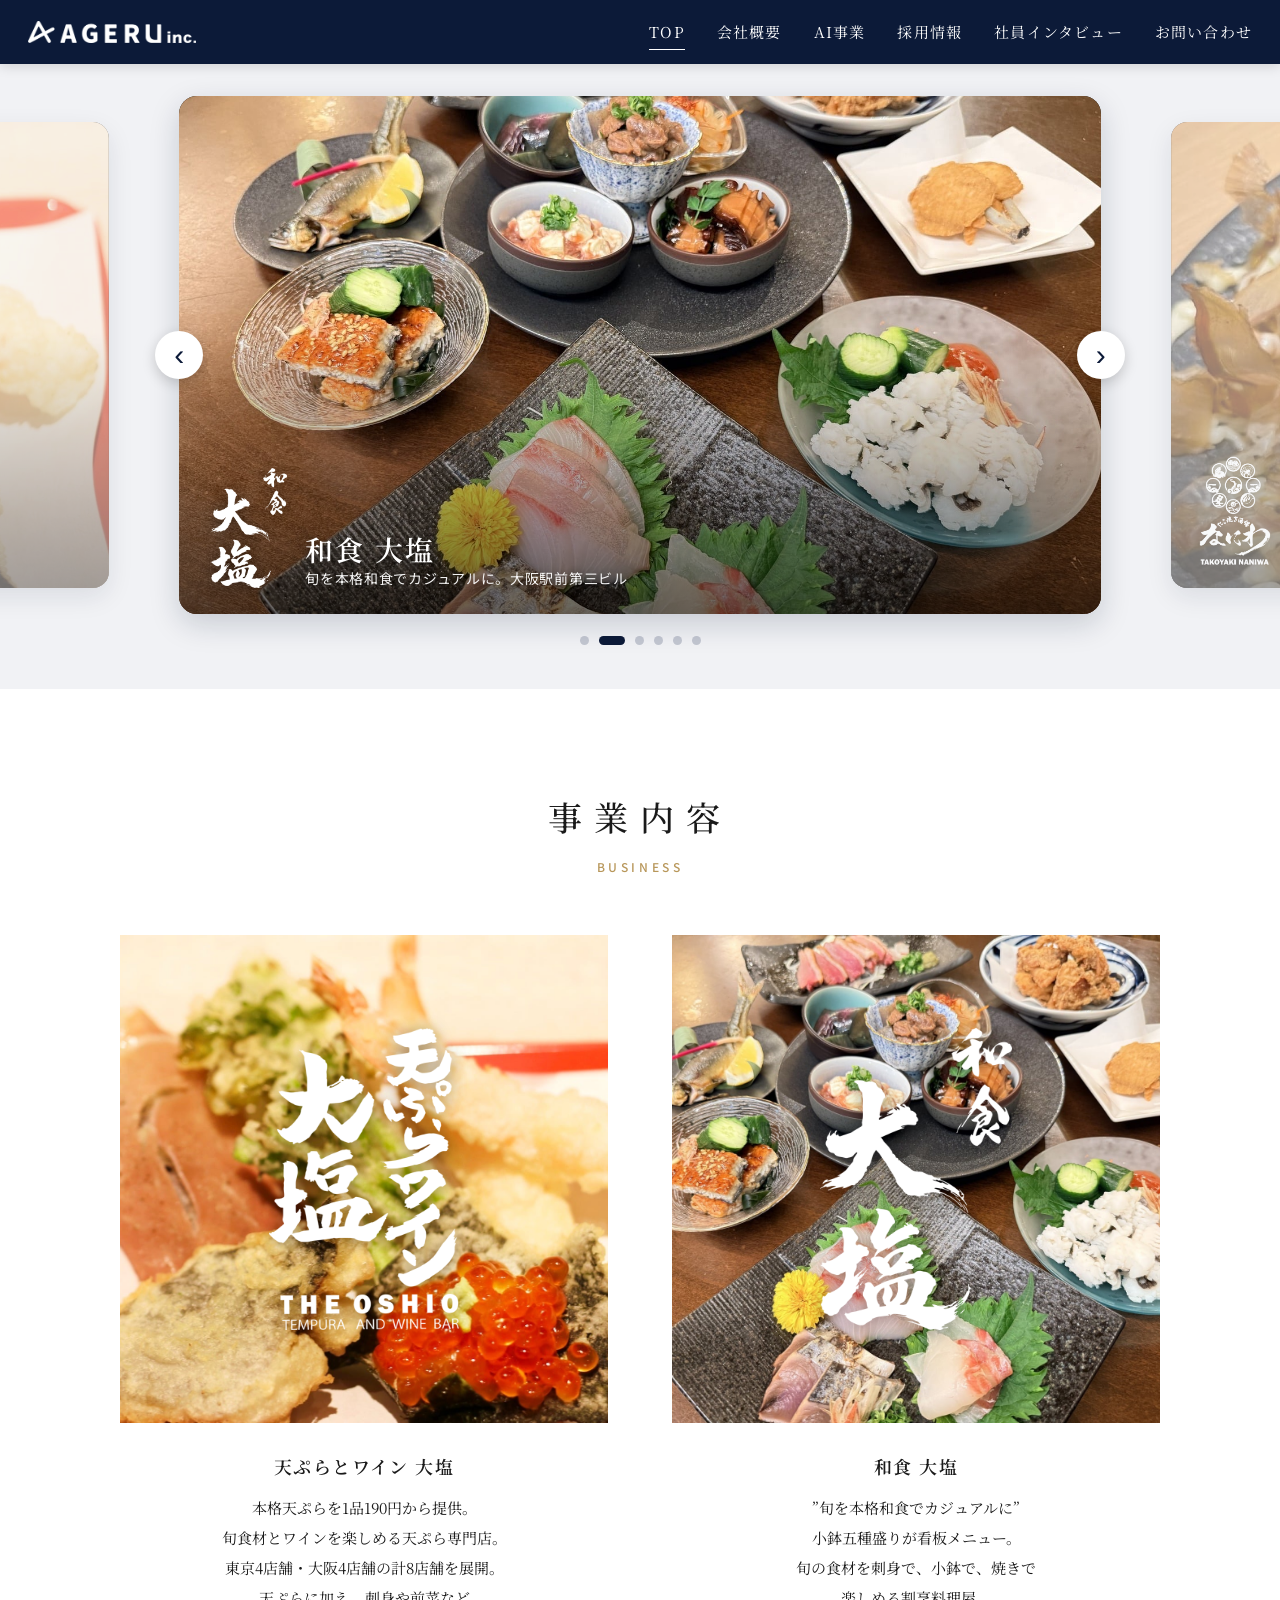
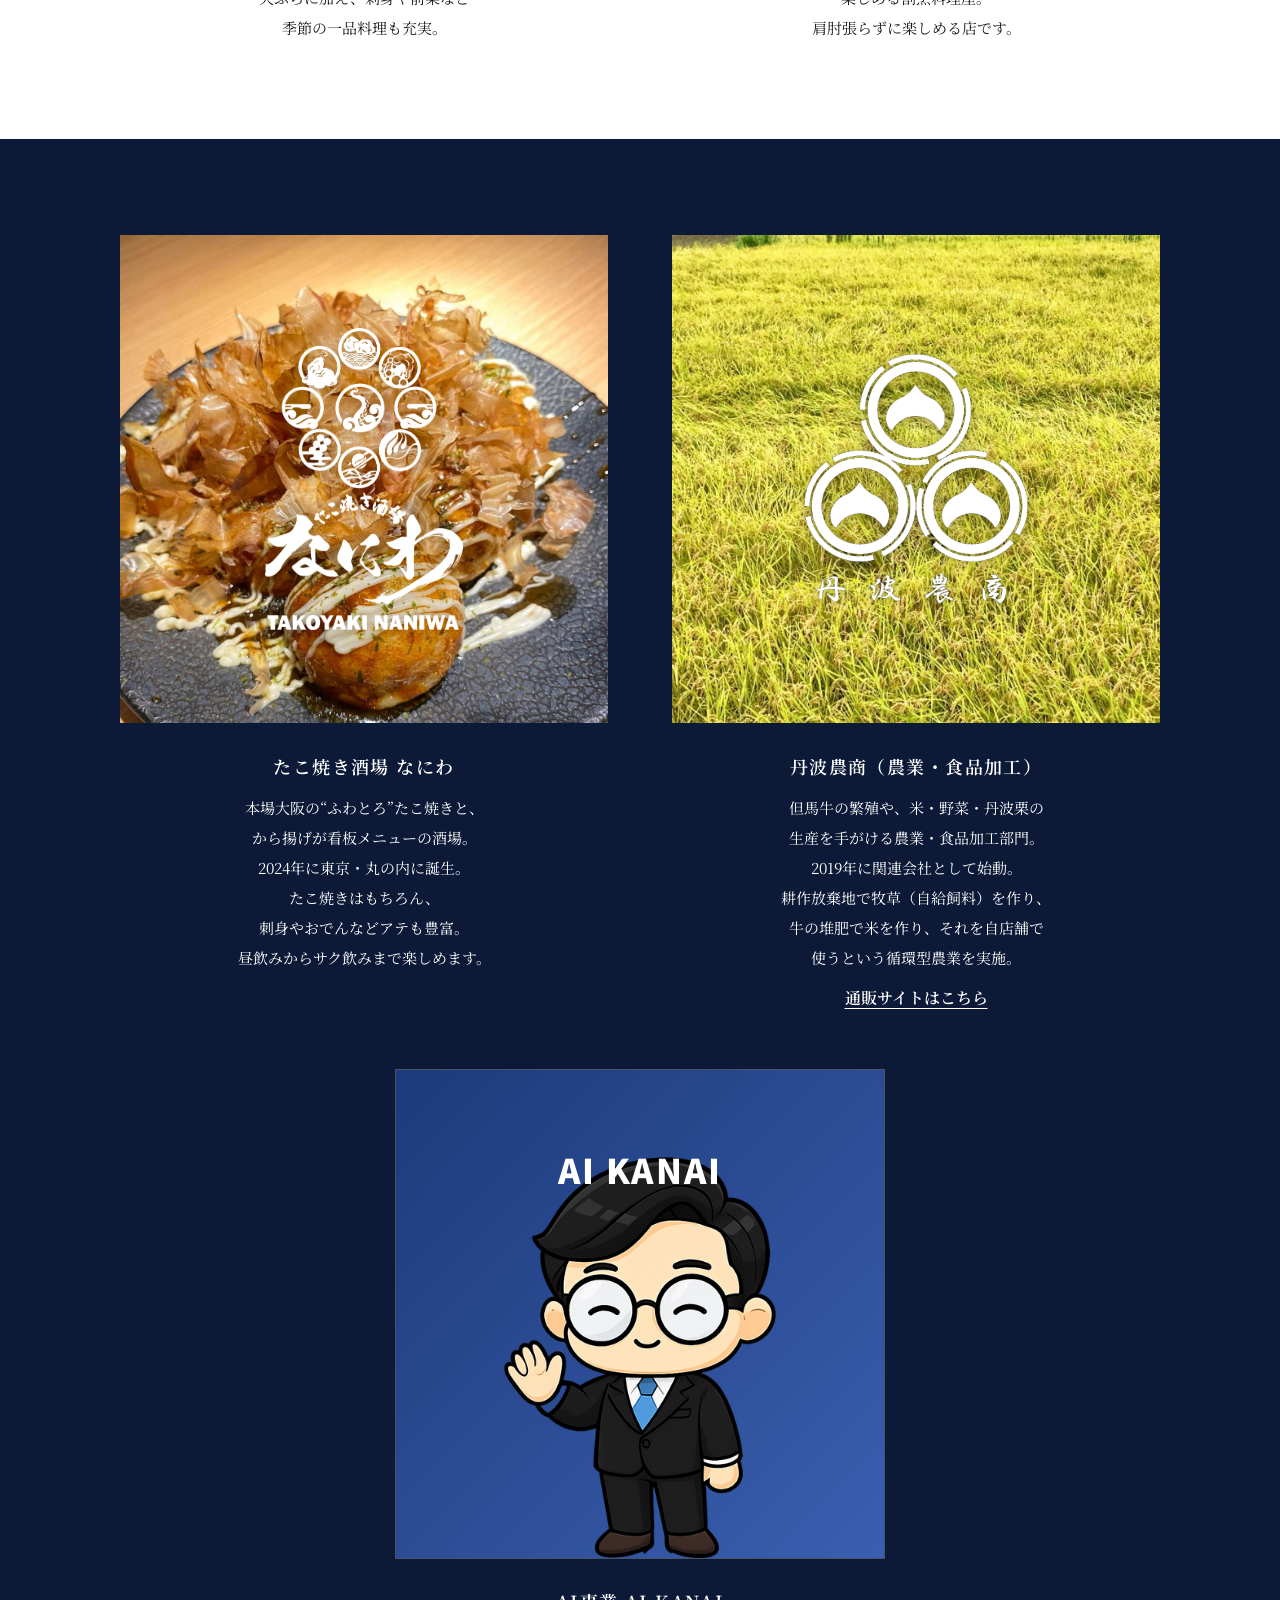
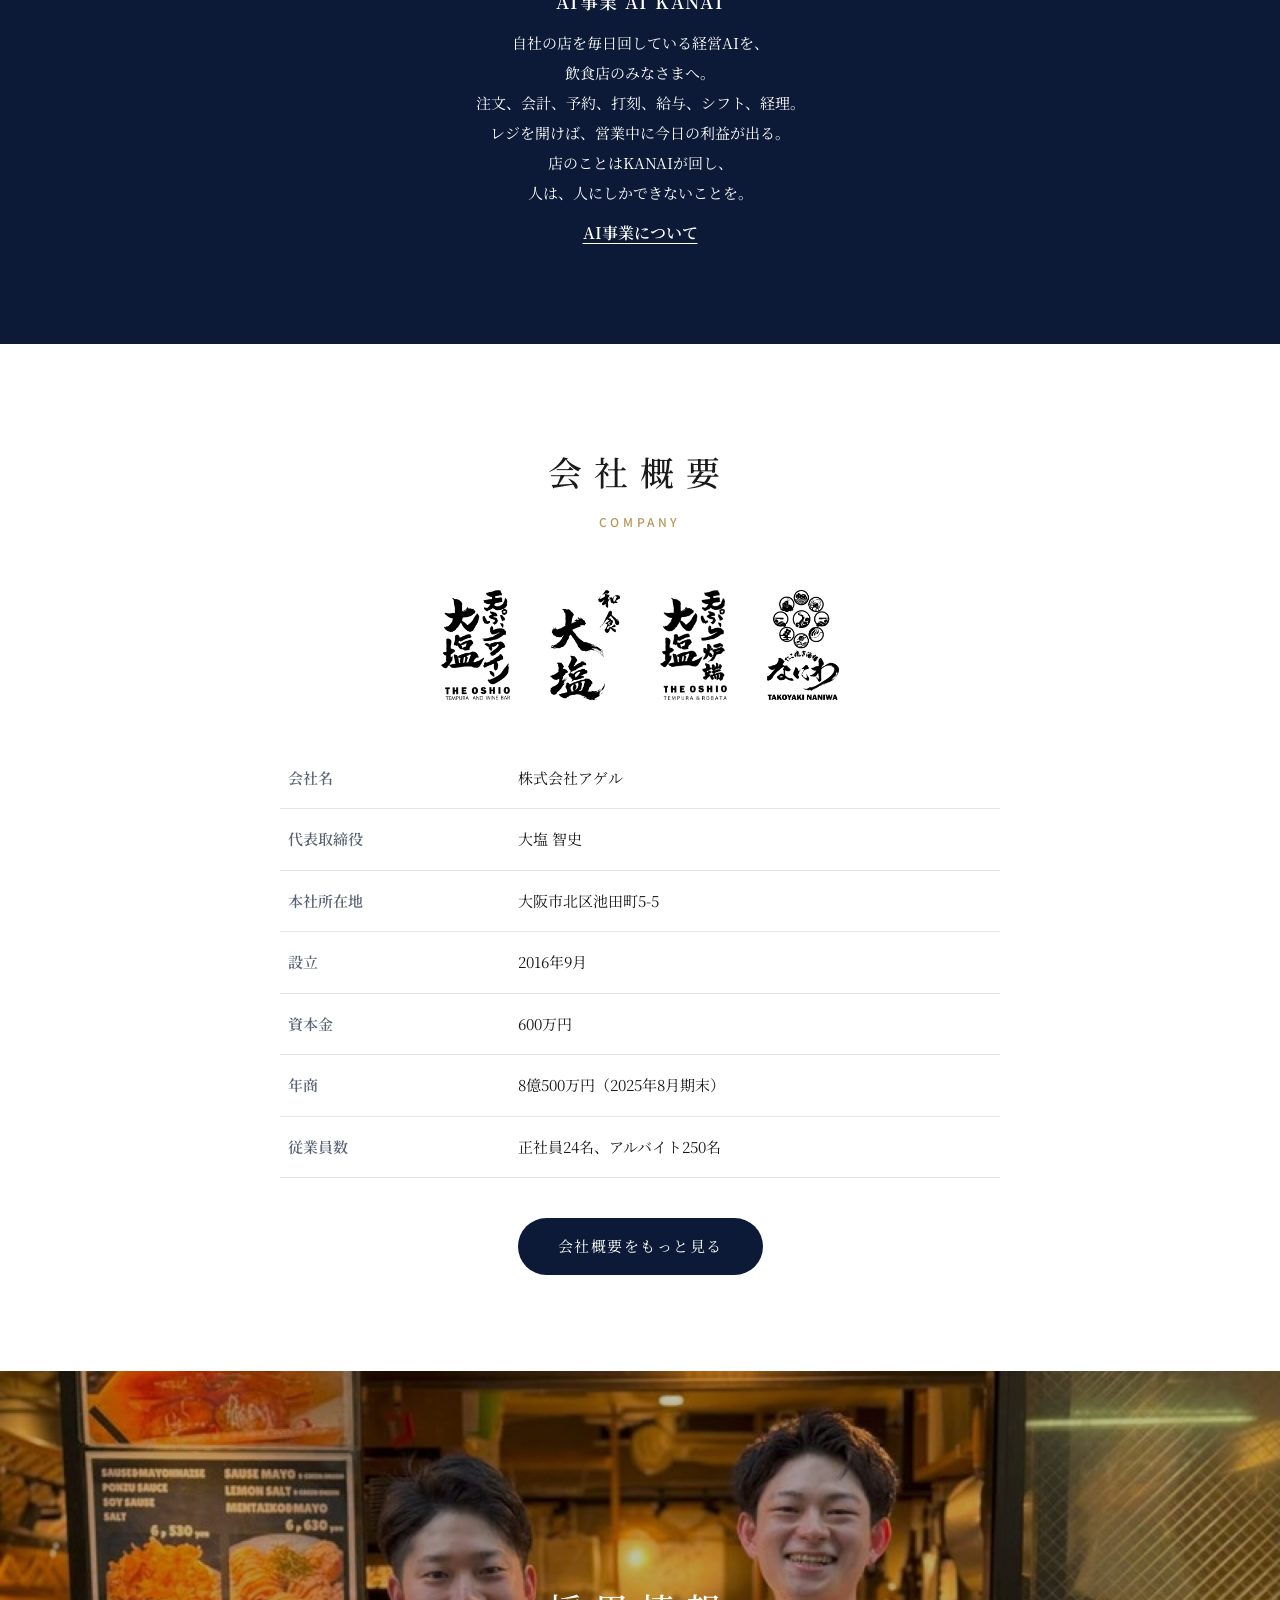
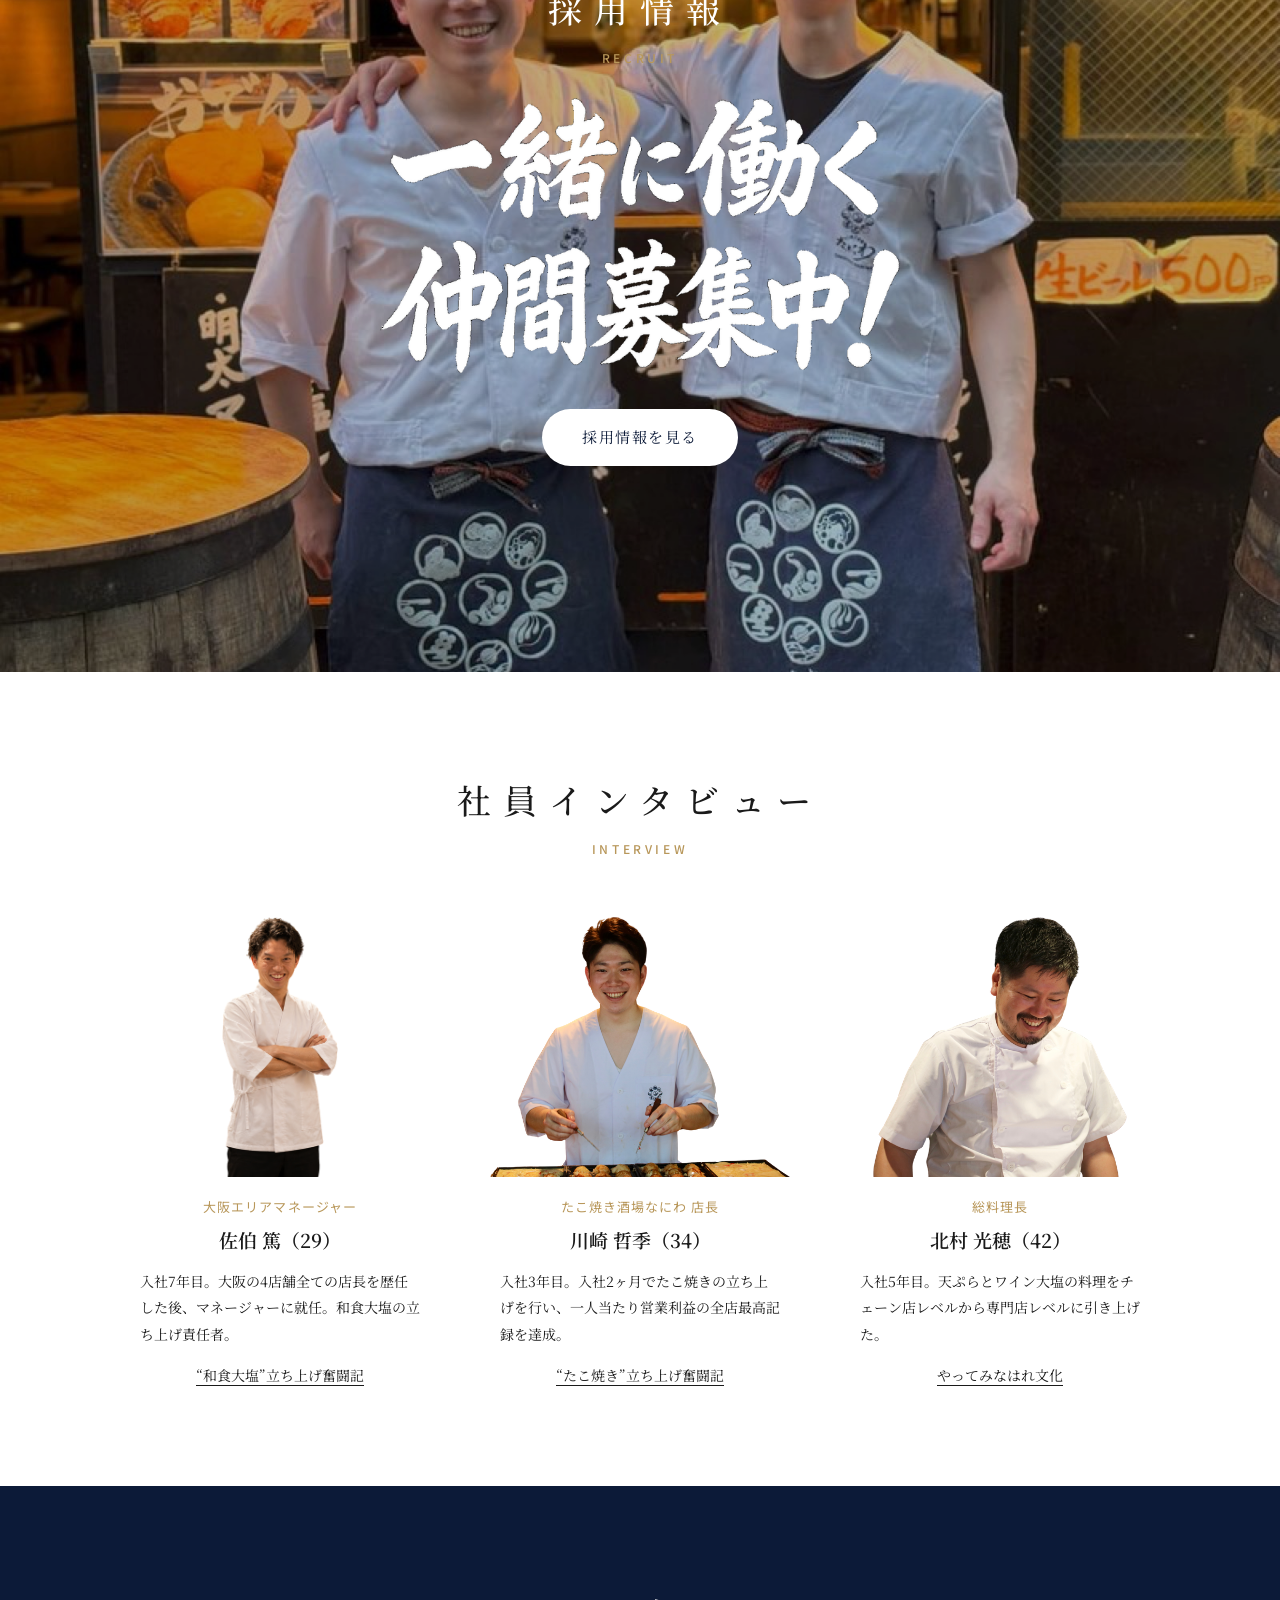
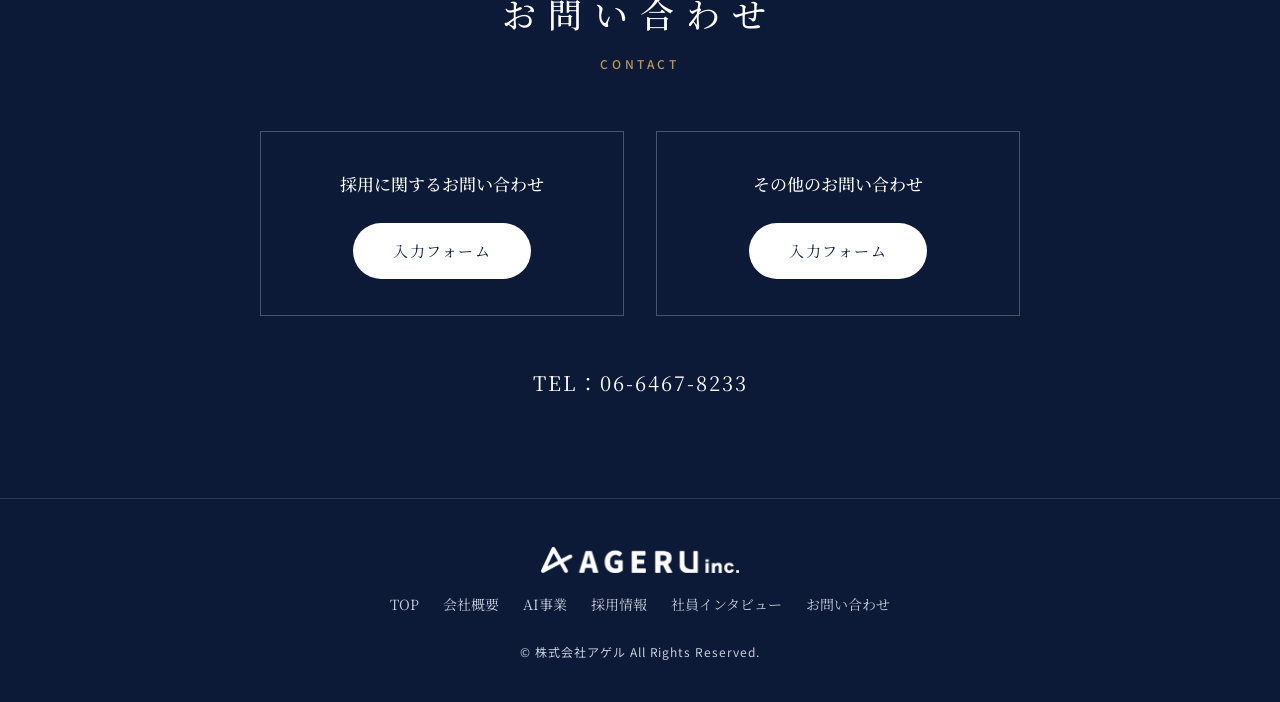
==== commit 71bb0d29: "deploy 2026-10-20 AI事業ページ更新 Co-Authored-By: Claude Opus 5.5 (1M context) <noreply@anthropic.com> Cla" ====
--- a/index.html
+++ b/index.html
@@ -47,7 +47,7 @@
     </a>
     <a class="slide slide-ai" href="ai.html">
       <div class="ai-bg"><img src="img/ai/kanai_wave.png" alt="AI KANAI"></div>
-      <div class="cap"><span>AI KANAI<small>店の経営を、AIに。自社の店で毎日動く経営AI</small></span></div>
+      <div class="cap"><span>AI KANAI<small>店の経営を、AIに。自社10店で毎日動く飲食店経営AI</small></span></div>
     </a>
     <a class="slide" href="recruit.html">
       <img src="img/recruit-duo.jpg" alt="一緒に働く仲間">
@@ -111,7 +111,7 @@
           <img class="photo" src="img/ai/kanai_wave.png" alt="AI KANAI">
         </a>
         <h3>AI事業 AI KANAI</h3>
-        <p>自社の店を毎日回している経営AIを、<br>飲食店のみなさまへ。<br>注文、会計、打刻、給与、シフト、経理。<br>店のことはKANAIが回し、<br>人は、人にしかできないことを。</p>
+        <p>自社の店を毎日回している経営AIを、<br>飲食店のみなさまへ。<br>注文、会計、予約、打刻、給与、シフト、経理。<br>レジを開けば、営業中に今日の利益が出る。<br>店のことはKANAIが回し、<br>人は、人にしかできないことを。</p>
         <a class="more" href="ai.html">AI事業について</a>
       </div>
     </div>
--- a/style.css
+++ b/style.css
@@ -234,6 +234,55 @@
 .ai-menu span{font-size:14px;color:var(--muted)}
 .ai-shots{display:grid;grid-template-columns:repeat(3,1fr);gap:16px}
 .ai-shots img{width:100%;aspect-ratio:4/3;object-fit:cover;object-position:top;border:1px solid var(--line)}
+/* 2026-10-20 LPの内容に合わせて追加（レジ・予約台帳・モバイルオーダー・立場別・CTA） */
+.ai-hero-btns{display:flex;gap:14px;flex-wrap:wrap;margin-top:28px}
+.ai-hero-btns .btn{padding:12px 28px;font-size:14px}
+.ai-hero-btns .btn.outline{color:#fff}
+.ai-feat{display:grid;grid-template-columns:1.05fr .95fr;gap:48px;align-items:center;padding:40px 0}
+.ai-feat.rev .txt{order:2}
+.ai-feat .tag{display:inline-block;font-family:var(--sans);font-size:11px;letter-spacing:.25em;color:var(--accent)}
+.ai-feat h3{font-size:clamp(20px,2.4vw,27px);font-weight:600;line-height:1.6;letter-spacing:.06em;margin:6px 0 16px;color:var(--navy)}
+.ai-feat p{font-size:15px;line-height:2;margin-bottom:12px}
+.ai-points{list-style:none;margin:12px 0 18px;padding:0}
+.ai-points li{position:relative;padding-left:18px;font-size:14px;line-height:1.9;color:var(--muted)}
+.ai-points li::before{content:"";position:absolute;left:0;top:13px;width:8px;height:1px;background:var(--accent)}
+.ai-price{font-family:var(--sans);display:flex;align-items:baseline;gap:10px;flex-wrap:wrap;border-top:1px solid var(--line);padding-top:14px;margin:0!important}
+.ai-price b{font-weight:800;font-size:28px;color:var(--navy);line-height:1.2}
+.ai-price span{font-size:12px;color:var(--muted)}
+.ai-feat .vis{text-align:center}
+.ai-feat .vis img{border:1px solid var(--line);background:#fff}
+.ai-cap{font-family:var(--sans);font-size:12px;color:var(--muted);line-height:1.6;margin-top:10px;text-align:center}
+.vis-pl{display:grid;grid-template-columns:1fr 1fr;gap:16px;align-items:start}
+.vis-pl .card{width:100%}
+.vis-pl .phone{width:100%;aspect-ratio:430/660;object-fit:cover;object-position:top}
+.vis-pl .ai-cap{grid-column:1/-1}
+.vis-col .col{width:min(100%,280px);max-height:520px;object-fit:cover;object-position:top;margin:0 auto}
+.ai-feat.rev{align-items:start}
+.vis-phones{display:grid;grid-template-columns:1fr 1fr;gap:16px;max-width:420px;margin:0 auto}
+.vis-phones .phone{width:100%;border-radius:14px}
+.vis-phones .ai-cap{grid-column:1/-1}
+.ai-wide{margin:0 0 40px}
+.ai-wide img{width:100%;border:1px solid var(--line)}
+.ai-menu li{position:relative;display:flex;flex-direction:column}
+.ai-menu li em{font-style:normal;font-family:var(--sans);margin-top:10px;padding-top:10px;border-top:1px solid var(--line);font-weight:800;font-size:18px;color:var(--navy);line-height:1.3}
+.ai-menu li em small{display:block;font-weight:400;font-size:11.5px;color:var(--muted);margin-top:2px}
+.ai-menu li.soon{border-left-color:var(--accent)}
+.ai-menu li b i{font-style:normal;font-family:var(--sans);font-size:11px;font-weight:500;letter-spacing:.1em;color:#fff;background:var(--accent);border-radius:999px;padding:2px 10px;margin-left:8px;vertical-align:middle}
+.ai-roles{display:grid;grid-template-columns:repeat(3,1fr);gap:24px}
+.ai-roles div{border:1px solid var(--line);padding:28px 24px;background:#fff}
+.ai-roles h3{font-size:20px;font-weight:600;letter-spacing:.2em;color:var(--navy);margin-bottom:12px;padding-bottom:10px;border-bottom:1px solid var(--accent)}
+.ai-roles p{font-size:14px;line-height:2}
+.ai-cta{display:flex;gap:14px;justify-content:center;flex-wrap:wrap}
+.ai-cta .btn.outline{color:#fff}
+@media (max-width:800px){
+  .ai-feat{grid-template-columns:1fr;gap:28px;padding:24px 0}
+  .ai-feat.rev .txt{order:0}
+  .ai-wide{display:none}
+  .ai-roles{grid-template-columns:1fr}
+  .ai-hero-btns{justify-content:center}
+  .ai-hero-btns .btn{padding:10px 20px;font-size:13px}
+  .ai-cta .btn{width:100%;text-align:center}
+}
 .biz-card .ph.ai-ph{background:linear-gradient(135deg,#0c1a38 0%,#1d3a7a 100%);display:flex;align-items:flex-end;justify-content:center}
 .biz-card .ph.ai-ph img.photo{width:auto;height:82%;object-fit:contain}
 .biz-card .ph.ai-ph .ai-ph-title{position:absolute;top:14%;left:0;right:0;color:#fff;font-family:var(--sans);font-weight:900;font-size:clamp(24px,3vw,34px);letter-spacing:.06em}
@@ -471,17 +520,3 @@
   .demo-kpi{grid-template-columns:repeat(2,1fr)}
   .team-grid{grid-template-columns:1fr 1fr;grid-auto-rows:150px}
 }
-/* 代表挨拶の下：役員 */
-.officers{display:grid;grid-template-columns:repeat(2,minmax(0,280px));justify-content:center;gap:48px;margin-top:64px}
-.officers figure{margin:0;text-align:center}
-.officers img{width:100%;aspect-ratio:4/5;object-fit:cover;border-radius:4px}
-.officers figcaption span{display:block;margin-top:14px;font-size:12px;letter-spacing:.15em;color:var(--accent,#b08d57)}
-.officers figcaption b{display:block;font-weight:500;font-size:20px;letter-spacing:.2em;margin-top:2px}
-@media (max-width:640px){.officers{gap:16px;grid-template-columns:repeat(2,1fr)}.officers figcaption b{font-size:16px}}
-/* 会社概要の一番上：スタッフ集合写真 */
-.team-hero{margin-top:64px;height:min(78vh,720px);overflow:hidden;background:#0c1a38}
-.team-hero img{width:100%;height:100%;object-fit:cover;object-position:50% 12%}
-.team-hero-title{background:#0c1a38;color:#fff;text-align:center;padding:26px 16px 30px}
-.team-hero-title h1{font-weight:500;letter-spacing:.3em;font-size:clamp(26px,3.4vw,40px)}
-.team-hero-title p{font-size:14px;letter-spacing:.15em;opacity:.9}
-@media (max-width:640px){.team-hero{height:auto}.team-hero img{height:auto}}
